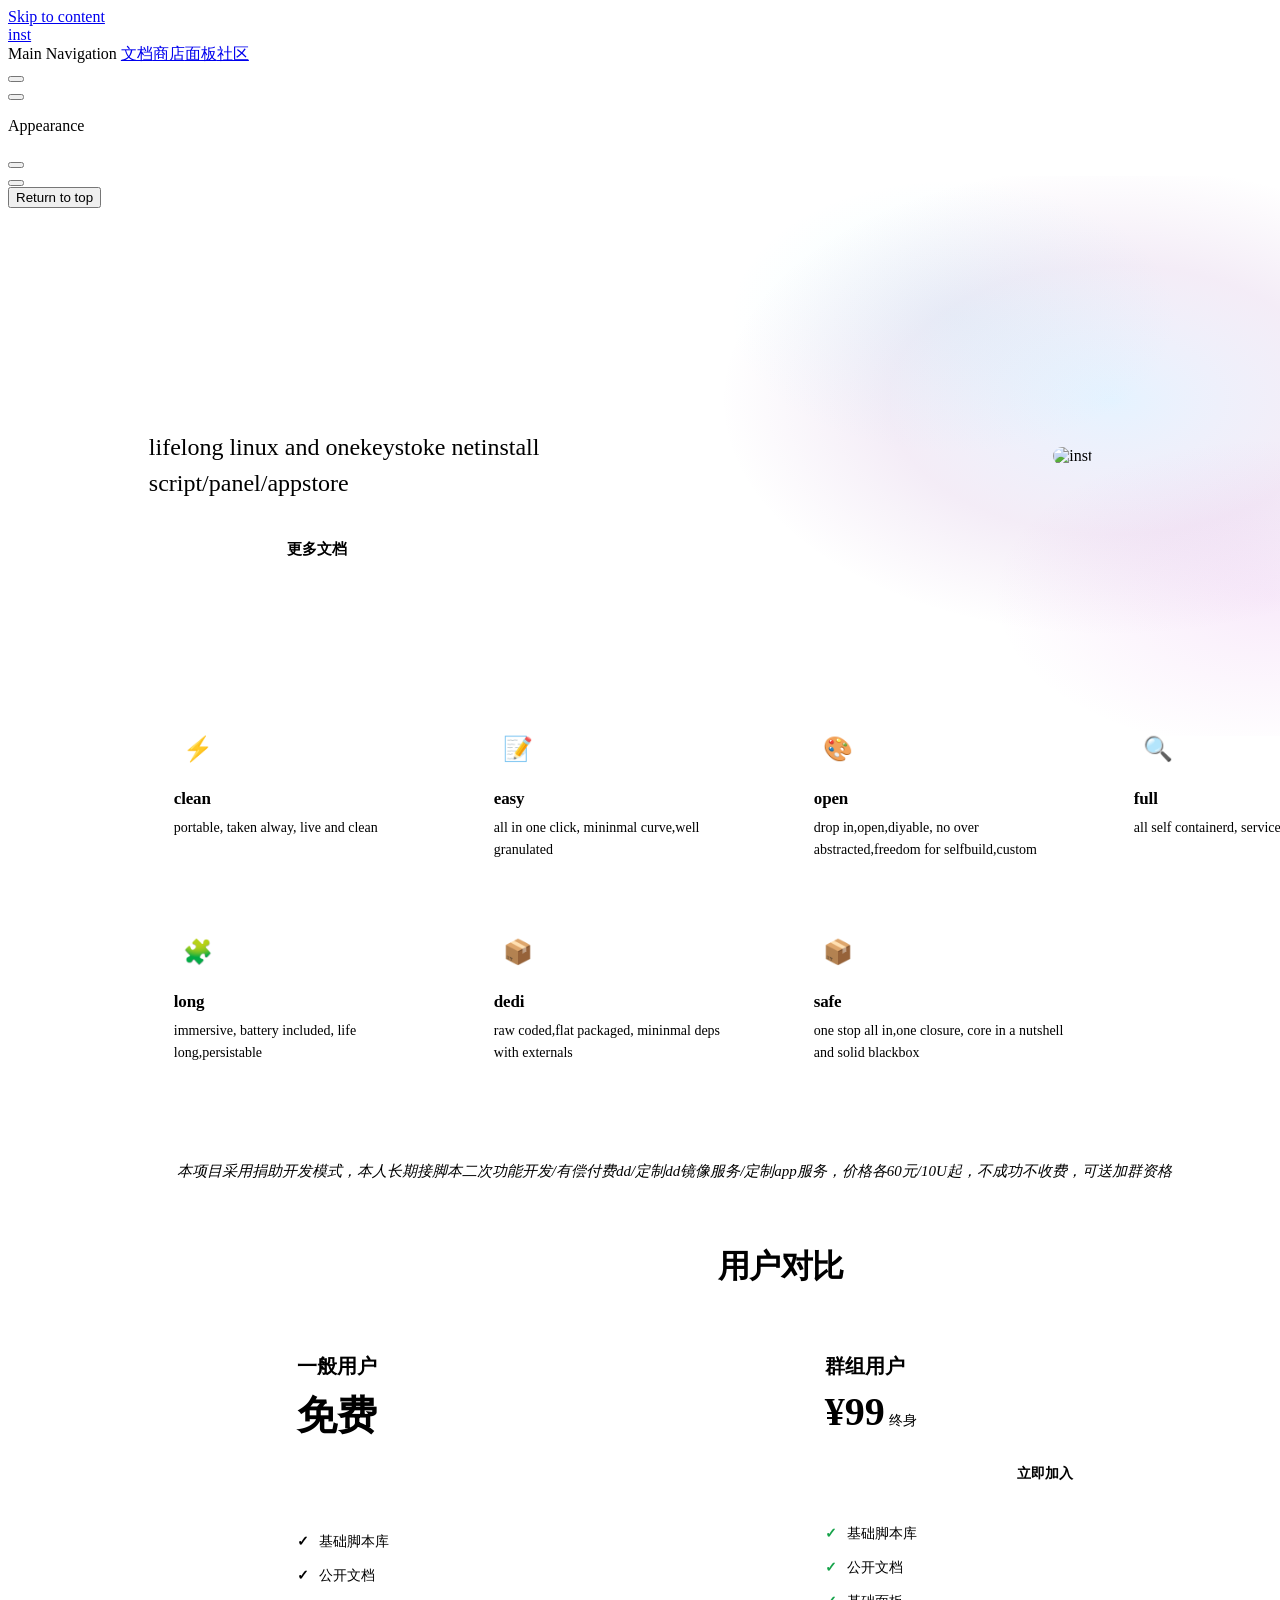
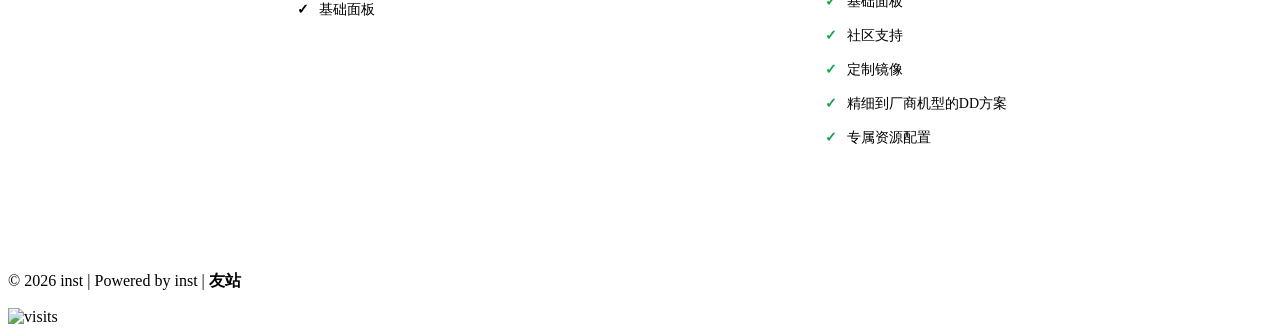
==== _build/www/frontend/index.html @ edcf206e "githubactions-updated" ====
<!DOCTYPE html>
<html lang="en-US" dir="ltr">
  <head>
    <meta charset="utf-8">
    <meta name="viewport" content="width=device-width,initial-scale=1">
    <title>inst</title>
    <meta name="description" content="lifelong linux and onekeystoke netinstall script/panel/appstore">
    <meta name="generator" content="VitePress v1.6.4">
    <link rel="preload stylesheet" href="/assets/style.BoECF5qO.css" as="style">
    <link rel="preload stylesheet" href="/vp-icons.css" as="style">
    
    <script type="module" src="/assets/app.DRt3H8e9.js"></script>
    <link rel="preload" href="/assets/inter-roman-latin.Di8DUHzh.woff2" as="font" type="font/woff2" crossorigin="">
    <link rel="modulepreload" href="/assets/chunks/theme.BugZ_3LE.js">
    <link rel="modulepreload" href="/assets/chunks/framework.CKQ_3mUx.js">
    <link rel="modulepreload" href="/assets/index.md.kVeJWKOW.lean.js">
    <script>setTimeout(function(){var t=document.querySelector(".VPFooter .copyright");if(t&&!t.querySelector("a")){var e=document.createElement("a");e.href="/friends",e.textContent="\u53CB\u7AD9",e.style.color="var(--vp-c-brand)",e.style.textDecoration="none",e.style.fontWeight="600",t.appendChild(document.createTextNode(" | ")),t.appendChild(e)}},300);</script>
    <script>setTimeout(function(){var t=document.createElement("img");t.src="https://h.minlearn.org/keyword2.svg?action=hit&count_bg=%233DC8C0&title_bg=%23555555&title=Visits&edge_flat=false",t.style.cssText="display:block;margin:8px auto",t.alt="visits",(document.querySelector(".VPFooter")||document.body).appendChild(t)},500);</script>
    <script src="https://www.minlearn.org/widget/supportly.js" data-channel-id="ch_04b307667f6c0225062b42347907191f" data-title="minlearn" async></script>
    <script id="check-dark-mode">(()=>{const e=localStorage.getItem("vitepress-theme-appearance")||"auto",a=window.matchMedia("(prefers-color-scheme: dark)").matches;(!e||e==="auto"?a:e==="dark")&&document.documentElement.classList.add("dark")})();</script>
    <script id="check-mac-os">document.documentElement.classList.toggle("mac",/Mac|iPhone|iPod|iPad/i.test(navigator.platform));</script>
  </head>
  <body>
    <div id="app"><div class="Layout" data-v-d8b57b2d><!--[--><!--]--><!--[--><span tabindex="-1" data-v-fcbfc0e0></span><a href="#VPContent" class="VPSkipLink visually-hidden" data-v-fcbfc0e0>Skip to content</a><!--]--><!----><header class="VPNav" data-v-d8b57b2d data-v-7ad780c2><div class="VPNavBar" data-v-7ad780c2 data-v-9fd4d1dd><div class="wrapper" data-v-9fd4d1dd><div class="container" data-v-9fd4d1dd><div class="title" data-v-9fd4d1dd><div class="VPNavBarTitle" data-v-9fd4d1dd data-v-9f43907a><a class="title" href="/" data-v-9f43907a><!--[--><!--]--><!----><span data-v-9f43907a>inst</span><!--[--><!--]--></a></div></div><div class="content" data-v-9fd4d1dd><div class="content-body" data-v-9fd4d1dd><!--[--><!--]--><div class="VPNavBarSearch search" data-v-9fd4d1dd><!----></div><nav aria-labelledby="main-nav-aria-label" class="VPNavBarMenu menu" data-v-9fd4d1dd data-v-afb2845e><span id="main-nav-aria-label" class="visually-hidden" data-v-afb2845e> Main Navigation </span><!--[--><!--[--><a class="VPLink link VPNavBarMenuLink" href="/docs/" tabindex="0" data-v-afb2845e data-v-815115f5><!--[--><span data-v-815115f5>文档</span><!--]--></a><!--]--><!--[--><a class="VPLink link VPNavBarMenuLink" href="/apps/" tabindex="0" data-v-afb2845e data-v-815115f5><!--[--><span data-v-815115f5>商店</span><!--]--></a><!--]--><!--[--><a class="VPLink link vp-external-link-icon VPNavBarMenuLink" href="https://www.inst.sh/panel" target="_self" rel="noreferrer" tabindex="0" data-v-afb2845e data-v-815115f5><!--[--><span data-v-815115f5>面板</span><!--]--></a><!--]--><!--[--><a class="VPLink link vp-external-link-icon VPNavBarMenuLink" href="https://www.minlearn.org" target="_blank" rel="noreferrer" tabindex="0" data-v-afb2845e data-v-815115f5><!--[--><span data-v-815115f5>社区</span><!--]--></a><!--]--><!--]--></nav><!----><div class="VPNavBarAppearance appearance" data-v-9fd4d1dd data-v-3f90c1a5><button class="VPSwitch VPSwitchAppearance" type="button" role="switch" title aria-checked="false" data-v-3f90c1a5 data-v-be9742d9 data-v-b4ccac88><span class="check" data-v-b4ccac88><span class="icon" data-v-b4ccac88><!--[--><span class="vpi-sun sun" data-v-be9742d9></span><span class="vpi-moon moon" data-v-be9742d9></span><!--]--></span></span></button></div><div class="VPSocialLinks VPNavBarSocialLinks social-links" data-v-9fd4d1dd data-v-ef6192dc data-v-e71e869c><!--[--><a class="VPSocialLink no-icon" href="https://github.com/minlearn/inst" aria-label="github" target="_blank" rel="noopener" data-v-e71e869c data-v-60a9a2d3><span class="vpi-social-github"></span></a><!--]--></div><div class="VPFlyout VPNavBarExtra extra" data-v-9fd4d1dd data-v-f953d92f data-v-bfe7971f><button type="button" class="button" aria-haspopup="true" aria-expanded="false" aria-label="extra navigation" data-v-bfe7971f><span class="vpi-more-horizontal icon" data-v-bfe7971f></span></button><div class="menu" data-v-bfe7971f><div class="VPMenu" data-v-bfe7971f data-v-20ed86d6><!----><!--[--><!--[--><!----><div class="group" data-v-f953d92f><div class="item appearance" data-v-f953d92f><p class="label" data-v-f953d92f>Appearance</p><div class="appearance-action" data-v-f953d92f><button class="VPSwitch VPSwitchAppearance" type="button" role="switch" title aria-checked="false" data-v-f953d92f data-v-be9742d9 data-v-b4ccac88><span class="check" data-v-b4ccac88><span class="icon" data-v-b4ccac88><!--[--><span class="vpi-sun sun" data-v-be9742d9></span><span class="vpi-moon moon" data-v-be9742d9></span><!--]--></span></span></button></div></div></div><div class="group" data-v-f953d92f><div class="item social-links" data-v-f953d92f><div class="VPSocialLinks social-links-list" data-v-f953d92f data-v-e71e869c><!--[--><a class="VPSocialLink no-icon" href="https://github.com/minlearn/inst" aria-label="github" target="_blank" rel="noopener" data-v-e71e869c data-v-60a9a2d3><span class="vpi-social-github"></span></a><!--]--></div></div></div><!--]--><!--]--></div></div></div><!--[--><!--]--><button type="button" class="VPNavBarHamburger hamburger" aria-label="mobile navigation" aria-expanded="false" aria-controls="VPNavScreen" data-v-9fd4d1dd data-v-6bee1efd><span class="container" data-v-6bee1efd><span class="top" data-v-6bee1efd></span><span class="middle" data-v-6bee1efd></span><span class="bottom" data-v-6bee1efd></span></span></button></div></div></div></div><div class="divider" data-v-9fd4d1dd><div class="divider-line" data-v-9fd4d1dd></div></div></div><!----></header><div class="VPLocalNav empty fixed" data-v-d8b57b2d data-v-2488c25a><div class="container" data-v-2488c25a><!----><div class="VPLocalNavOutlineDropdown" style="--vp-vh:0px;" data-v-2488c25a data-v-6b867909><button data-v-6b867909>Return to top</button><!----></div></div></div><!----><div class="VPContent" id="VPContent" data-v-d8b57b2d data-v-9a6c75ad><div class="VPPage" data-v-9a6c75ad><!--[--><!--]--><div style="position:relative;"><div><div style="width:100%;padding:20px clamp(24px, 11vw, 168px);" data-v-de36b079><section style="padding:48px 0 40px;" data-v-de36b079><div style="display:flex;align-items:center;gap:24px;" data-v-de36b079><div style="flex:0 0 auto;max-width:560px;min-width:0;" data-v-de36b079><h1 style="font-size:64px;font-weight:700;letter-spacing:-.04em;line-height:1.1;margin:0 0 16px;color:var(--sk-text);" data-v-de36b079><span style="background:linear-gradient(90deg, var(--vp-c-brand) 0%, var(--vp-c-brand-2, #8e44ad) 100%);-webkit-background-clip:text;background-clip:text;color:transparent;" data-v-de36b079>inst</span><!----></h1><p style="font-size:24px;font-weight:500;line-height:1.5;color:var(--sk-text-muted);margin:0 0 28px;" data-v-de36b079>lifelong linux and onekeystoke netinstall script/panel/appstore</p><div style="display:flex;flex-wrap:wrap;gap:12px;" data-v-de36b079><!--[--><a href="https://www.inst.sh/panel" target="_self" class="sk-hero-cta" style="display:inline-flex;align-items:center;justify-content:center;padding:11px 22px;border-radius:999px;font-size:15px;font-weight:600;text-decoration:none;cursor:pointer;transition:filter .2s ease,transform .2s ease;background:var(--vp-c-brand);color:#fff;border:1px solid var(--vp-c-brand);" data-v-de36b079>开始使用</a><a href="/docs/#/instintro-intro" target="_self" class="sk-hero-cta" style="display:inline-flex;align-items:center;justify-content:center;padding:11px 22px;border-radius:999px;font-size:15px;font-weight:600;text-decoration:none;cursor:pointer;transition:background .2s ease,color .2s ease,transform .2s ease;background:var(--sk-surface-2);color:var(--sk-text);border:1px solid var(--sk-border);" data-v-de36b079>更多文档</a><!--]--></div></div><div style="flex:1 1 0%;min-width:280px;display:flex;justify-content:center;overflow:visible;" data-v-de36b079><div style="position:relative;width:720px;height:360px;max-width:100%;display:flex;align-items:center;justify-content:center;" data-v-de36b079><div style="position:absolute;inset:-100px -60px;background:radial-gradient(ellipse 70% 60% at 55% 40%,
                  color-mix(in srgb, #41a8ff 14%, transparent) 0%,
                  color-mix(in srgb, #8e44ad 10%, transparent) 40%,
                  transparent 70%),
                radial-gradient(ellipse 50% 40% at 75% 75%,
                  color-mix(in srgb, #c855d8 12%, transparent) 0%,
                  transparent 70%),
                radial-gradient(ellipse 40% 35% at 35% 25%,
                  color-mix(in srgb, #67e8f9 10%, transparent) 0%,
                  transparent 70%);" data-v-de36b079></div><img src="https://raw.githubusercontent.com/minlearn/inst/master/_build/www/frontend/assets/instcf.png" alt="inst" style="position:relative;z-index:1;max-width:80%;max-height:110%;object-fit:contain;border-radius:10px;filter:drop-shadow(0 20px 40px color-mix(in srgb, var(--vp-c-brand) 25%, transparent))
                     drop-shadow(0 8px 16px color-mix(in srgb, var(--vp-c-brand-2, #8e44ad) 20%, transparent));" data-v-de36b079></div></div></div></section><section style="padding:24px 0 48px;" data-v-de36b079><div style="display:grid;grid-template-columns:repeat(4, 1fr);gap:16px;" data-v-de36b079><!--[--><a class="sk-feature-card" href="#" style="display:block;padding:24px;background:var(--sk-surface-2);border:1px solid transparent;border-radius:16px;text-decoration:none;color:inherit;transition:background 200ms ease, transform 200ms ease, border-color 200ms ease;cursor:pointer;" data-v-de36b079><div style="width:48px;height:48px;display:flex;align-items:center;justify-content:center;border-radius:8px;margin-bottom:16px;background:linear-gradient(135deg, color-mix(in srgb, var(--vp-c-brand) 10%, transparent) 0%, color-mix(in srgb, var(--vp-c-brand-2, #8e44ad) 10%, transparent) 100%);font-size:24px;line-height:1;" data-v-de36b079>⚡</div><div style="font-size:17px;font-weight:600;color:var(--sk-text);margin-bottom:8px;letter-spacing:-0.01em;" data-v-de36b079>clean</div><div style="font-size:14px;color:var(--sk-text-muted);line-height:1.6;font-weight:400;" data-v-de36b079>portable, taken alway, live and clean</div></a><a class="sk-feature-card" href="#" style="display:block;padding:24px;background:var(--sk-surface-2);border:1px solid transparent;border-radius:16px;text-decoration:none;color:inherit;transition:background 200ms ease, transform 200ms ease, border-color 200ms ease;cursor:pointer;" data-v-de36b079><div style="width:48px;height:48px;display:flex;align-items:center;justify-content:center;border-radius:8px;margin-bottom:16px;background:linear-gradient(135deg, color-mix(in srgb, var(--vp-c-brand) 10%, transparent) 0%, color-mix(in srgb, var(--vp-c-brand-2, #8e44ad) 10%, transparent) 100%);font-size:24px;line-height:1;" data-v-de36b079>📝</div><div style="font-size:17px;font-weight:600;color:var(--sk-text);margin-bottom:8px;letter-spacing:-0.01em;" data-v-de36b079>easy</div><div style="font-size:14px;color:var(--sk-text-muted);line-height:1.6;font-weight:400;" data-v-de36b079>all in one click, mininmal curve,well granulated</div></a><a class="sk-feature-card" href="#" style="display:block;padding:24px;background:var(--sk-surface-2);border:1px solid transparent;border-radius:16px;text-decoration:none;color:inherit;transition:background 200ms ease, transform 200ms ease, border-color 200ms ease;cursor:pointer;" data-v-de36b079><div style="width:48px;height:48px;display:flex;align-items:center;justify-content:center;border-radius:8px;margin-bottom:16px;background:linear-gradient(135deg, color-mix(in srgb, var(--vp-c-brand) 10%, transparent) 0%, color-mix(in srgb, var(--vp-c-brand-2, #8e44ad) 10%, transparent) 100%);font-size:24px;line-height:1;" data-v-de36b079>🎨</div><div style="font-size:17px;font-weight:600;color:var(--sk-text);margin-bottom:8px;letter-spacing:-0.01em;" data-v-de36b079>open</div><div style="font-size:14px;color:var(--sk-text-muted);line-height:1.6;font-weight:400;" data-v-de36b079>drop in,open,diyable, no over abstracted,freedom for selfbuild,custom</div></a><a class="sk-feature-card" href="#" style="display:block;padding:24px;background:var(--sk-surface-2);border:1px solid transparent;border-radius:16px;text-decoration:none;color:inherit;transition:background 200ms ease, transform 200ms ease, border-color 200ms ease;cursor:pointer;" data-v-de36b079><div style="width:48px;height:48px;display:flex;align-items:center;justify-content:center;border-radius:8px;margin-bottom:16px;background:linear-gradient(135deg, color-mix(in srgb, var(--vp-c-brand) 10%, transparent) 0%, color-mix(in srgb, var(--vp-c-brand-2, #8e44ad) 10%, transparent) 100%);font-size:24px;line-height:1;" data-v-de36b079>🔍</div><div style="font-size:17px;font-weight:600;color:var(--sk-text);margin-bottom:8px;letter-spacing:-0.01em;" data-v-de36b079>full</div><div style="font-size:14px;color:var(--sk-text-muted);line-height:1.6;font-weight:400;" data-v-de36b079>all self containerd, services almost builtin</div></a><a class="sk-feature-card" href="#" style="display:block;padding:24px;background:var(--sk-surface-2);border:1px solid transparent;border-radius:16px;text-decoration:none;color:inherit;transition:background 200ms ease, transform 200ms ease, border-color 200ms ease;cursor:pointer;" data-v-de36b079><div style="width:48px;height:48px;display:flex;align-items:center;justify-content:center;border-radius:8px;margin-bottom:16px;background:linear-gradient(135deg, color-mix(in srgb, var(--vp-c-brand) 10%, transparent) 0%, color-mix(in srgb, var(--vp-c-brand-2, #8e44ad) 10%, transparent) 100%);font-size:24px;line-height:1;" data-v-de36b079>🧩</div><div style="font-size:17px;font-weight:600;color:var(--sk-text);margin-bottom:8px;letter-spacing:-0.01em;" data-v-de36b079>long</div><div style="font-size:14px;color:var(--sk-text-muted);line-height:1.6;font-weight:400;" data-v-de36b079>immersive, battery included, life long,persistable</div></a><a class="sk-feature-card" href="#" style="display:block;padding:24px;background:var(--sk-surface-2);border:1px solid transparent;border-radius:16px;text-decoration:none;color:inherit;transition:background 200ms ease, transform 200ms ease, border-color 200ms ease;cursor:pointer;" data-v-de36b079><div style="width:48px;height:48px;display:flex;align-items:center;justify-content:center;border-radius:8px;margin-bottom:16px;background:linear-gradient(135deg, color-mix(in srgb, var(--vp-c-brand) 10%, transparent) 0%, color-mix(in srgb, var(--vp-c-brand-2, #8e44ad) 10%, transparent) 100%);font-size:24px;line-height:1;" data-v-de36b079>📦</div><div style="font-size:17px;font-weight:600;color:var(--sk-text);margin-bottom:8px;letter-spacing:-0.01em;" data-v-de36b079>dedi</div><div style="font-size:14px;color:var(--sk-text-muted);line-height:1.6;font-weight:400;" data-v-de36b079>raw coded,flat packaged, mininmal deps with externals</div></a><a class="sk-feature-card" href="#" style="display:block;padding:24px;background:var(--sk-surface-2);border:1px solid transparent;border-radius:16px;text-decoration:none;color:inherit;transition:background 200ms ease, transform 200ms ease, border-color 200ms ease;cursor:pointer;" data-v-de36b079><div style="width:48px;height:48px;display:flex;align-items:center;justify-content:center;border-radius:8px;margin-bottom:16px;background:linear-gradient(135deg, color-mix(in srgb, var(--vp-c-brand) 10%, transparent) 0%, color-mix(in srgb, var(--vp-c-brand-2, #8e44ad) 10%, transparent) 100%);font-size:24px;line-height:1;" data-v-de36b079>📦</div><div style="font-size:17px;font-weight:600;color:var(--sk-text);margin-bottom:8px;letter-spacing:-0.01em;" data-v-de36b079>safe</div><div style="font-size:14px;color:var(--sk-text-muted);line-height:1.6;font-weight:400;" data-v-de36b079>one stop all in,one closure, core in a nutshell and solid blackbox</div></a><!--]--></div></section><blockquote style="margin:0 0 40px;padding:20px 28px;border-left:4px solid var(--vp-c-brand);background:var(--sk-surface-2);border-radius:0 8px 8px 0;font-size:15px;line-height:1.8;color:var(--sk-text-muted);font-style:italic;" data-v-de36b079>本项目采用捐助开发模式，本人长期接脚本二次功能开发/有偿付费dd/定制dd镜像服务/定制app服务，价格各60元/10U起，不成功不收费，可送加群资格</blockquote><section style="padding:0 0 48px;" data-v-de36b079><h2 style="text-align:center;font-size:32px;font-weight:700;letter-spacing:-.02em;color:var(--sk-text);margin:0 0 32px;" data-v-de36b079>用户对比</h2><div style="display:flex;gap:24px;justify-content:center;flex-wrap:wrap;" data-v-de36b079><div style="flex:1;min-width:280px;max-width:440px;border:2px solid var(--vp-c-brand);border-radius:16px;padding:32px;background:var(--sk-surface-2);display:flex;flex-direction:column;position:relative;" data-v-de36b079><span style="position:absolute;top:-12px;left:50%;transform:translateX(-50%);background:var(--vp-c-brand);color:#fff;padding:4px 16px;border-radius:999px;font-size:12px;font-weight:600;" data-v-de36b079>推荐</span><div style="font-size:20px;font-weight:600;color:var(--sk-text);margin-bottom:8px;" data-v-de36b079>一般用户</div><div style="margin-bottom:20px;" data-v-de36b079><span style="font-size:40px;font-weight:700;color:var(--sk-text);" data-v-de36b079>免费</span><!----></div><a href="https://p.inst.sh" style="display:block;text-align:center;padding:10px 20px;border-radius:8px;font-size:14px;font-weight:600;text-decoration:none;margin-bottom:24px;background:var(--vp-c-brand);color:#fff;transition:filter .2s;" data-v-de36b079>开始使用</a><div style="flex:1;" data-v-de36b079><!--[--><div style="display:flex;align-items:center;gap:10px;padding:8px 0;font-size:14px;color:var(--sk-text);border-bottom:1px solid var(--sk-border);" data-v-de36b079><span style="color:var(--vp-c-brand);font-weight:700;" data-v-de36b079>✓</span><span data-v-de36b079>基础脚本库</span></div><div style="display:flex;align-items:center;gap:10px;padding:8px 0;font-size:14px;color:var(--sk-text);border-bottom:1px solid var(--sk-border);" data-v-de36b079><span style="color:var(--vp-c-brand);font-weight:700;" data-v-de36b079>✓</span><span data-v-de36b079>公开文档</span></div><div style="display:flex;align-items:center;gap:10px;padding:8px 0;font-size:14px;color:var(--sk-text);border-bottom:1px solid var(--sk-border);" data-v-de36b079><span style="color:var(--vp-c-brand);font-weight:700;" data-v-de36b079>✓</span><span data-v-de36b079>基础面板</span></div><!--]--></div></div><div style="flex:1;min-width:280px;max-width:440px;border:1px solid var(--sk-border);border-radius:16px;padding:32px;background:var(--sk-surface-2);display:flex;flex-direction:column;" data-v-de36b079><div style="font-size:20px;font-weight:600;color:var(--sk-text);margin-bottom:8px;" data-v-de36b079>群组用户</div><div style="margin-bottom:20px;" data-v-de36b079><span style="font-size:40px;font-weight:700;color:var(--sk-text);" data-v-de36b079>¥99</span><span style="font-size:14px;color:var(--sk-text-muted);margin-left:4px;" data-v-de36b079>终身</span></div><a href="javascript:void(0)" style="display:block;text-align:center;padding:10px 20px;border-radius:8px;font-size:14px;font-weight:600;text-decoration:none;margin-bottom:24px;border:1px solid var(--sk-border);color:var(--sk-text);background:var(--sk-page-bg);transition:background .2s;" data-v-de36b079>立即加入</a><div style="flex:1;" data-v-de36b079><!--[--><div style="display:flex;align-items:center;gap:10px;padding:8px 0;font-size:14px;color:var(--sk-text);border-bottom:1px solid var(--sk-border);" data-v-de36b079><span style="color:#16a34a;font-weight:700;" data-v-de36b079>✓</span><span data-v-de36b079>基础脚本库</span></div><div style="display:flex;align-items:center;gap:10px;padding:8px 0;font-size:14px;color:var(--sk-text);border-bottom:1px solid var(--sk-border);" data-v-de36b079><span style="color:#16a34a;font-weight:700;" data-v-de36b079>✓</span><span data-v-de36b079>公开文档</span></div><div style="display:flex;align-items:center;gap:10px;padding:8px 0;font-size:14px;color:var(--sk-text);border-bottom:1px solid var(--sk-border);" data-v-de36b079><span style="color:#16a34a;font-weight:700;" data-v-de36b079>✓</span><span data-v-de36b079>基础面板</span></div><div style="display:flex;align-items:center;gap:10px;padding:8px 0;font-size:14px;color:var(--sk-text);border-bottom:1px solid var(--sk-border);" data-v-de36b079><span style="color:#16a34a;font-weight:700;" data-v-de36b079>✓</span><span data-v-de36b079>社区支持</span></div><div style="display:flex;align-items:center;gap:10px;padding:8px 0;font-size:14px;color:var(--sk-text);border-bottom:1px solid var(--sk-border);" data-v-de36b079><span style="color:#16a34a;font-weight:700;" data-v-de36b079>✓</span><span data-v-de36b079>定制镜像</span></div><div style="display:flex;align-items:center;gap:10px;padding:8px 0;font-size:14px;color:var(--sk-text);border-bottom:1px solid var(--sk-border);" data-v-de36b079><span style="color:#16a34a;font-weight:700;" data-v-de36b079>✓</span><span data-v-de36b079>精细到厂商机型的DD方案</span></div><div style="display:flex;align-items:center;gap:10px;padding:8px 0;font-size:14px;color:var(--sk-text);border-bottom:1px solid var(--sk-border);" data-v-de36b079><span style="color:#16a34a;font-weight:700;" data-v-de36b079>✓</span><span data-v-de36b079>专属资源配置</span></div><!--]--></div></div></div></section></div></div></div><!--[--><!--]--></div></div><footer class="VPFooter" data-v-d8b57b2d data-v-566314d4><div class="container" data-v-566314d4><!----><p class="copyright" data-v-566314d4>© 2026 inst | Powered by inst</p></div></footer><!--[--><!--]--></div></div>
    <script>window.__VP_HASH_MAP__=JSON.parse("{\"apps.md\":\"BvkBw6bu\",\"docs.md\":\"Csk82R2W\",\"friends.md\":\"C-J7u7Zi\",\"index.md\":\"kVeJWKOW\"}");window.__VP_SITE_DATA__=JSON.parse("{\"lang\":\"en-US\",\"dir\":\"ltr\",\"title\":\"inst\",\"description\":\"lifelong linux and onekeystoke netinstall script/panel/appstore\",\"base\":\"/\",\"head\":[],\"router\":{\"prefetchLinks\":true},\"appearance\":true,\"themeConfig\":{\"sidebar\":false,\"outline\":false,\"prev\":false,\"next\":false,\"backToTop\":true,\"nav\":[{\"text\":\"文档\",\"link\":\"/docs/\"},{\"text\":\"商店\",\"link\":\"/apps/\"},{\"text\":\"面板\",\"link\":\"https://www.inst.sh/panel\",\"target\":\"_self\"},{\"text\":\"社区\",\"link\":\"https://www.minlearn.org\"}],\"socialLinks\":[{\"icon\":\"github\",\"link\":\"https://github.com/minlearn/inst\"}],\"footer\":{\"copyright\":\"© 2026 inst | Powered by inst\"}},\"locales\":{},\"scrollOffset\":134,\"cleanUrls\":false}");</script>
    
  </body>
</html>
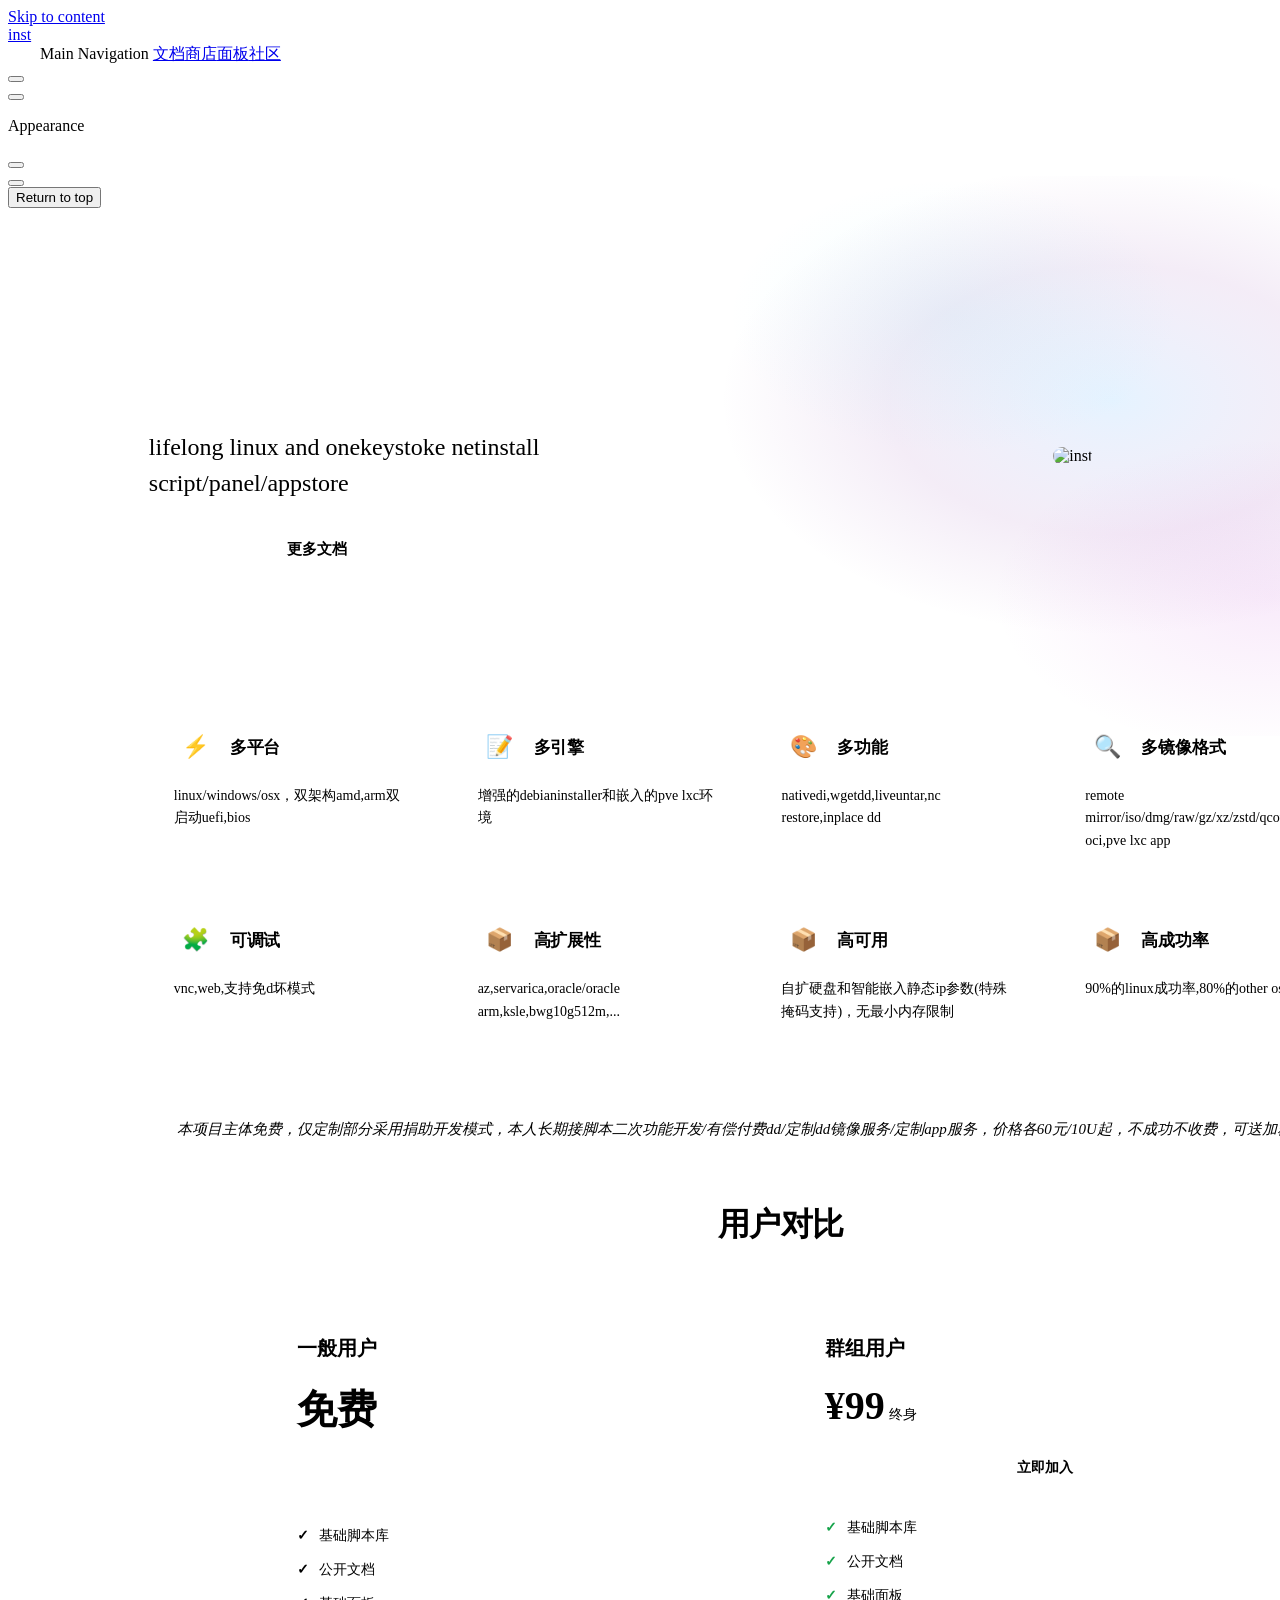
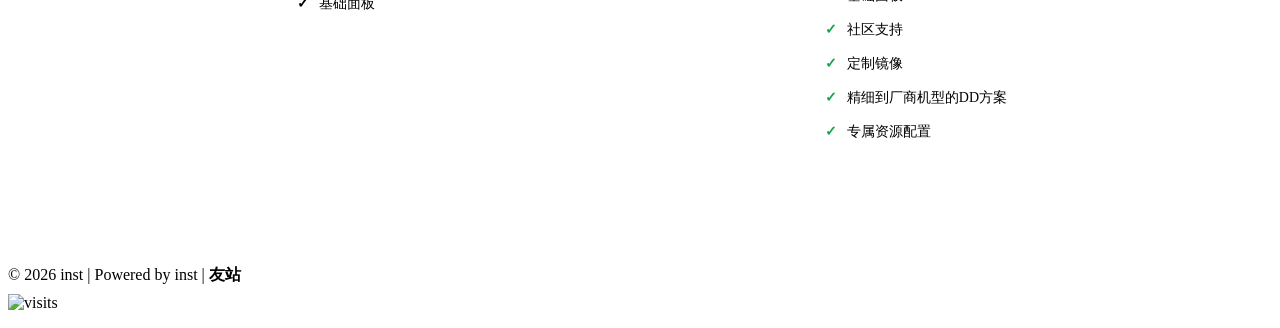
==== commit 7c33c29c: "githubactions-updated" ====
--- a/_build/www/frontend/index.html
+++ b/_build/www/frontend/index.html
@@ -6,22 +6,21 @@
     <title>inst</title>
     <meta name="description" content="lifelong linux and onekeystoke netinstall script/panel/appstore">
     <meta name="generator" content="VitePress v1.6.4">
-    <link rel="preload stylesheet" href="/assets/style.BoECF5qO.css" as="style">
+    <link rel="preload stylesheet" href="/assets/style.D3Ntd-Zp.css" as="style">
     <link rel="preload stylesheet" href="/vp-icons.css" as="style">
     
-    <script type="module" src="/assets/app.DRt3H8e9.js"></script>
+    <script type="module" src="/assets/app.Bn_MalBE.js"></script>
     <link rel="preload" href="/assets/inter-roman-latin.Di8DUHzh.woff2" as="font" type="font/woff2" crossorigin="">
-    <link rel="modulepreload" href="/assets/chunks/theme.BugZ_3LE.js">
-    <link rel="modulepreload" href="/assets/chunks/framework.CKQ_3mUx.js">
-    <link rel="modulepreload" href="/assets/index.md.kVeJWKOW.lean.js">
-    <script>setTimeout(function(){var t=document.querySelector(".VPFooter .copyright");if(t&&!t.querySelector("a")){var e=document.createElement("a");e.href="/friends",e.textContent="\u53CB\u7AD9",e.style.color="var(--vp-c-brand)",e.style.textDecoration="none",e.style.fontWeight="600",t.appendChild(document.createTextNode(" | ")),t.appendChild(e)}},300);</script>
-    <script>setTimeout(function(){var t=document.createElement("img");t.src="https://h.minlearn.org/keyword2.svg?action=hit&count_bg=%233DC8C0&title_bg=%23555555&title=Visits&edge_flat=false",t.style.cssText="display:block;margin:8px auto",t.alt="visits",(document.querySelector(".VPFooter")||document.body).appendChild(t)},500);</script>
+    <link rel="modulepreload" href="/assets/chunks/theme.CjwUgM00.js">
+    <link rel="modulepreload" href="/assets/chunks/framework.B1q8Oer0.js">
+    <link rel="modulepreload" href="/assets/index.md.4N0C-gJ-.lean.js">
     <script src="https://www.minlearn.org/widget/supportly.js" data-channel-id="ch_04b307667f6c0225062b42347907191f" data-title="minlearn" async></script>
     <script id="check-dark-mode">(()=>{const e=localStorage.getItem("vitepress-theme-appearance")||"auto",a=window.matchMedia("(prefers-color-scheme: dark)").matches;(!e||e==="auto"?a:e==="dark")&&document.documentElement.classList.add("dark")})();</script>
     <script id="check-mac-os">document.documentElement.classList.toggle("mac",/Mac|iPhone|iPod|iPad/i.test(navigator.platform));</script>
+    <style id="inst-nav-left-css">@media (min-width: 48rem){.VPNavBar .VPNavBarSearch{display:none!important}.VPNavBar .content-body{justify-content:flex-start!important}.VPNavBar .content-body>.menu{align-items:center!important;flex-grow:1!important;justify-content:flex-start!important}.VPNavBar .menu + .appearance::before{content:none!important}.VPNavBar .content-body>.menu::before{content:"";flex-shrink:0;width:1px;height:24px;margin-left:16px;margin-right:16px;background-color:var(--vp-c-divider)}}</style>
   </head>
   <body>
-    <div id="app"><div class="Layout" data-v-d8b57b2d><!--[--><!--]--><!--[--><span tabindex="-1" data-v-fcbfc0e0></span><a href="#VPContent" class="VPSkipLink visually-hidden" data-v-fcbfc0e0>Skip to content</a><!--]--><!----><header class="VPNav" data-v-d8b57b2d data-v-7ad780c2><div class="VPNavBar" data-v-7ad780c2 data-v-9fd4d1dd><div class="wrapper" data-v-9fd4d1dd><div class="container" data-v-9fd4d1dd><div class="title" data-v-9fd4d1dd><div class="VPNavBarTitle" data-v-9fd4d1dd data-v-9f43907a><a class="title" href="/" data-v-9f43907a><!--[--><!--]--><!----><span data-v-9f43907a>inst</span><!--[--><!--]--></a></div></div><div class="content" data-v-9fd4d1dd><div class="content-body" data-v-9fd4d1dd><!--[--><!--]--><div class="VPNavBarSearch search" data-v-9fd4d1dd><!----></div><nav aria-labelledby="main-nav-aria-label" class="VPNavBarMenu menu" data-v-9fd4d1dd data-v-afb2845e><span id="main-nav-aria-label" class="visually-hidden" data-v-afb2845e> Main Navigation </span><!--[--><!--[--><a class="VPLink link VPNavBarMenuLink" href="/docs/" tabindex="0" data-v-afb2845e data-v-815115f5><!--[--><span data-v-815115f5>文档</span><!--]--></a><!--]--><!--[--><a class="VPLink link VPNavBarMenuLink" href="/apps/" tabindex="0" data-v-afb2845e data-v-815115f5><!--[--><span data-v-815115f5>商店</span><!--]--></a><!--]--><!--[--><a class="VPLink link vp-external-link-icon VPNavBarMenuLink" href="https://www.inst.sh/panel" target="_self" rel="noreferrer" tabindex="0" data-v-afb2845e data-v-815115f5><!--[--><span data-v-815115f5>面板</span><!--]--></a><!--]--><!--[--><a class="VPLink link vp-external-link-icon VPNavBarMenuLink" href="https://www.minlearn.org" target="_blank" rel="noreferrer" tabindex="0" data-v-afb2845e data-v-815115f5><!--[--><span data-v-815115f5>社区</span><!--]--></a><!--]--><!--]--></nav><!----><div class="VPNavBarAppearance appearance" data-v-9fd4d1dd data-v-3f90c1a5><button class="VPSwitch VPSwitchAppearance" type="button" role="switch" title aria-checked="false" data-v-3f90c1a5 data-v-be9742d9 data-v-b4ccac88><span class="check" data-v-b4ccac88><span class="icon" data-v-b4ccac88><!--[--><span class="vpi-sun sun" data-v-be9742d9></span><span class="vpi-moon moon" data-v-be9742d9></span><!--]--></span></span></button></div><div class="VPSocialLinks VPNavBarSocialLinks social-links" data-v-9fd4d1dd data-v-ef6192dc data-v-e71e869c><!--[--><a class="VPSocialLink no-icon" href="https://github.com/minlearn/inst" aria-label="github" target="_blank" rel="noopener" data-v-e71e869c data-v-60a9a2d3><span class="vpi-social-github"></span></a><!--]--></div><div class="VPFlyout VPNavBarExtra extra" data-v-9fd4d1dd data-v-f953d92f data-v-bfe7971f><button type="button" class="button" aria-haspopup="true" aria-expanded="false" aria-label="extra navigation" data-v-bfe7971f><span class="vpi-more-horizontal icon" data-v-bfe7971f></span></button><div class="menu" data-v-bfe7971f><div class="VPMenu" data-v-bfe7971f data-v-20ed86d6><!----><!--[--><!--[--><!----><div class="group" data-v-f953d92f><div class="item appearance" data-v-f953d92f><p class="label" data-v-f953d92f>Appearance</p><div class="appearance-action" data-v-f953d92f><button class="VPSwitch VPSwitchAppearance" type="button" role="switch" title aria-checked="false" data-v-f953d92f data-v-be9742d9 data-v-b4ccac88><span class="check" data-v-b4ccac88><span class="icon" data-v-b4ccac88><!--[--><span class="vpi-sun sun" data-v-be9742d9></span><span class="vpi-moon moon" data-v-be9742d9></span><!--]--></span></span></button></div></div></div><div class="group" data-v-f953d92f><div class="item social-links" data-v-f953d92f><div class="VPSocialLinks social-links-list" data-v-f953d92f data-v-e71e869c><!--[--><a class="VPSocialLink no-icon" href="https://github.com/minlearn/inst" aria-label="github" target="_blank" rel="noopener" data-v-e71e869c data-v-60a9a2d3><span class="vpi-social-github"></span></a><!--]--></div></div></div><!--]--><!--]--></div></div></div><!--[--><!--]--><button type="button" class="VPNavBarHamburger hamburger" aria-label="mobile navigation" aria-expanded="false" aria-controls="VPNavScreen" data-v-9fd4d1dd data-v-6bee1efd><span class="container" data-v-6bee1efd><span class="top" data-v-6bee1efd></span><span class="middle" data-v-6bee1efd></span><span class="bottom" data-v-6bee1efd></span></span></button></div></div></div></div><div class="divider" data-v-9fd4d1dd><div class="divider-line" data-v-9fd4d1dd></div></div></div><!----></header><div class="VPLocalNav empty fixed" data-v-d8b57b2d data-v-2488c25a><div class="container" data-v-2488c25a><!----><div class="VPLocalNavOutlineDropdown" style="--vp-vh:0px;" data-v-2488c25a data-v-6b867909><button data-v-6b867909>Return to top</button><!----></div></div></div><!----><div class="VPContent" id="VPContent" data-v-d8b57b2d data-v-9a6c75ad><div class="VPPage" data-v-9a6c75ad><!--[--><!--]--><div style="position:relative;"><div><div style="width:100%;padding:20px clamp(24px, 11vw, 168px);" data-v-de36b079><section style="padding:48px 0 40px;" data-v-de36b079><div style="display:flex;align-items:center;gap:24px;" data-v-de36b079><div style="flex:0 0 auto;max-width:560px;min-width:0;" data-v-de36b079><h1 style="font-size:64px;font-weight:700;letter-spacing:-.04em;line-height:1.1;margin:0 0 16px;color:var(--sk-text);" data-v-de36b079><span style="background:linear-gradient(90deg, var(--vp-c-brand) 0%, var(--vp-c-brand-2, #8e44ad) 100%);-webkit-background-clip:text;background-clip:text;color:transparent;" data-v-de36b079>inst</span><!----></h1><p style="font-size:24px;font-weight:500;line-height:1.5;color:var(--sk-text-muted);margin:0 0 28px;" data-v-de36b079>lifelong linux and onekeystoke netinstall script/panel/appstore</p><div style="display:flex;flex-wrap:wrap;gap:12px;" data-v-de36b079><!--[--><a href="https://www.inst.sh/panel" target="_self" class="sk-hero-cta" style="display:inline-flex;align-items:center;justify-content:center;padding:11px 22px;border-radius:999px;font-size:15px;font-weight:600;text-decoration:none;cursor:pointer;transition:filter .2s ease,transform .2s ease;background:var(--vp-c-brand);color:#fff;border:1px solid var(--vp-c-brand);" data-v-de36b079>开始使用</a><a href="/docs/#/instintro-intro" target="_self" class="sk-hero-cta" style="display:inline-flex;align-items:center;justify-content:center;padding:11px 22px;border-radius:999px;font-size:15px;font-weight:600;text-decoration:none;cursor:pointer;transition:background .2s ease,color .2s ease,transform .2s ease;background:var(--sk-surface-2);color:var(--sk-text);border:1px solid var(--sk-border);" data-v-de36b079>更多文档</a><!--]--></div></div><div style="flex:1 1 0%;min-width:280px;display:flex;justify-content:center;overflow:visible;" data-v-de36b079><div style="position:relative;width:720px;height:360px;max-width:100%;display:flex;align-items:center;justify-content:center;" data-v-de36b079><div style="position:absolute;inset:-100px -60px;background:radial-gradient(ellipse 70% 60% at 55% 40%,
+    <div id="app"><div class="Layout" data-v-d8b57b2d><!--[--><!--]--><!--[--><span tabindex="-1" data-v-fcbfc0e0></span><a href="#VPContent" class="VPSkipLink visually-hidden" data-v-fcbfc0e0>Skip to content</a><!--]--><!----><header class="VPNav" data-v-d8b57b2d data-v-7ad780c2><div class="VPNavBar" data-v-7ad780c2 data-v-9fd4d1dd><div class="wrapper" data-v-9fd4d1dd><div class="container" data-v-9fd4d1dd><div class="title" data-v-9fd4d1dd><div class="VPNavBarTitle" data-v-9fd4d1dd data-v-9f43907a><a class="title" href="/" data-v-9f43907a><!--[--><!--]--><!----><span data-v-9f43907a>inst</span><!--[--><!--]--></a></div></div><div class="content" data-v-9fd4d1dd><div class="content-body" data-v-9fd4d1dd><!--[--><!--]--><div class="VPNavBarSearch search" data-v-9fd4d1dd><!----></div><nav aria-labelledby="main-nav-aria-label" class="VPNavBarMenu menu" data-v-9fd4d1dd data-v-afb2845e><span id="main-nav-aria-label" class="visually-hidden" data-v-afb2845e> Main Navigation </span><!--[--><!--[--><a class="VPLink link VPNavBarMenuLink" href="/docs/" tabindex="0" data-v-afb2845e data-v-815115f5><!--[--><span data-v-815115f5>文档</span><!--]--></a><!--]--><!--[--><a class="VPLink link VPNavBarMenuLink" href="/apps/" tabindex="0" data-v-afb2845e data-v-815115f5><!--[--><span data-v-815115f5>商店</span><!--]--></a><!--]--><!--[--><a class="VPLink link vp-external-link-icon no-icon VPNavBarMenuLink" href="https://www.inst.sh/panel" target="_self" rel="noreferrer" tabindex="0" data-v-afb2845e data-v-815115f5><!--[--><span data-v-815115f5>面板</span><!--]--></a><!--]--><!--[--><a class="VPLink link vp-external-link-icon VPNavBarMenuLink" href="https://www.minlearn.org" target="_blank" rel="noreferrer" tabindex="0" data-v-afb2845e data-v-815115f5><!--[--><span data-v-815115f5>社区</span><!--]--></a><!--]--><!--]--></nav><!----><div class="VPNavBarAppearance appearance" data-v-9fd4d1dd data-v-3f90c1a5><button class="VPSwitch VPSwitchAppearance" type="button" role="switch" title aria-checked="false" data-v-3f90c1a5 data-v-be9742d9 data-v-b4ccac88><span class="check" data-v-b4ccac88><span class="icon" data-v-b4ccac88><!--[--><span class="vpi-sun sun" data-v-be9742d9></span><span class="vpi-moon moon" data-v-be9742d9></span><!--]--></span></span></button></div><div class="VPSocialLinks VPNavBarSocialLinks social-links" data-v-9fd4d1dd data-v-ef6192dc data-v-e71e869c><!--[--><a class="VPSocialLink no-icon" href="https://github.com/minlearn/inst" aria-label="github" target="_blank" rel="noopener" data-v-e71e869c data-v-60a9a2d3><span class="vpi-social-github"></span></a><!--]--></div><div class="VPFlyout VPNavBarExtra extra" data-v-9fd4d1dd data-v-f953d92f data-v-bfe7971f><button type="button" class="button" aria-haspopup="true" aria-expanded="false" aria-label="extra navigation" data-v-bfe7971f><span class="vpi-more-horizontal icon" data-v-bfe7971f></span></button><div class="menu" data-v-bfe7971f><div class="VPMenu" data-v-bfe7971f data-v-20ed86d6><!----><!--[--><!--[--><!----><div class="group" data-v-f953d92f><div class="item appearance" data-v-f953d92f><p class="label" data-v-f953d92f>Appearance</p><div class="appearance-action" data-v-f953d92f><button class="VPSwitch VPSwitchAppearance" type="button" role="switch" title aria-checked="false" data-v-f953d92f data-v-be9742d9 data-v-b4ccac88><span class="check" data-v-b4ccac88><span class="icon" data-v-b4ccac88><!--[--><span class="vpi-sun sun" data-v-be9742d9></span><span class="vpi-moon moon" data-v-be9742d9></span><!--]--></span></span></button></div></div></div><div class="group" data-v-f953d92f><div class="item social-links" data-v-f953d92f><div class="VPSocialLinks social-links-list" data-v-f953d92f data-v-e71e869c><!--[--><a class="VPSocialLink no-icon" href="https://github.com/minlearn/inst" aria-label="github" target="_blank" rel="noopener" data-v-e71e869c data-v-60a9a2d3><span class="vpi-social-github"></span></a><!--]--></div></div></div><!--]--><!--]--></div></div></div><!--[--><!--]--><button type="button" class="VPNavBarHamburger hamburger" aria-label="mobile navigation" aria-expanded="false" aria-controls="VPNavScreen" data-v-9fd4d1dd data-v-6bee1efd><span class="container" data-v-6bee1efd><span class="top" data-v-6bee1efd></span><span class="middle" data-v-6bee1efd></span><span class="bottom" data-v-6bee1efd></span></span></button></div></div></div></div><div class="divider" data-v-9fd4d1dd><div class="divider-line" data-v-9fd4d1dd></div></div></div><!----></header><div class="VPLocalNav empty fixed" data-v-d8b57b2d data-v-2488c25a><div class="container" data-v-2488c25a><!----><div class="VPLocalNavOutlineDropdown" style="--vp-vh:0px;" data-v-2488c25a data-v-6b867909><button data-v-6b867909>Return to top</button><!----></div></div></div><!----><div class="VPContent" id="VPContent" data-v-d8b57b2d data-v-9a6c75ad><div class="VPPage" data-v-9a6c75ad><!--[--><!--]--><div style="position:relative;"><div><div style="width:100%;padding:20px clamp(24px, 11vw, 168px);" data-v-d7b208c0><section style="padding:48px 0 40px;" data-v-d7b208c0><div style="display:flex;align-items:center;gap:24px;" data-v-d7b208c0><div style="flex:0 0 auto;max-width:560px;min-width:0;" data-v-d7b208c0><h1 style="font-size:64px;font-weight:700;letter-spacing:-.04em;line-height:1.1;margin:0 0 16px;color:var(--sk-text);" data-v-d7b208c0><span style="background:linear-gradient(90deg, var(--vp-c-brand) 0%, var(--vp-c-brand-2, #8e44ad) 100%);-webkit-background-clip:text;background-clip:text;color:transparent;" data-v-d7b208c0>inst</span><!----></h1><p style="font-size:24px;font-weight:500;line-height:1.5;color:var(--sk-text-muted);margin:0 0 28px;" data-v-d7b208c0>lifelong linux and onekeystoke netinstall script/panel/appstore</p><div style="display:flex;flex-wrap:wrap;gap:12px;" data-v-d7b208c0><!--[--><a href="https://www.inst.sh/panel" target="_self" class="sk-hero-cta" style="display:inline-flex;align-items:center;justify-content:center;padding:11px 22px;border-radius:999px;font-size:15px;font-weight:600;text-decoration:none;cursor:pointer;transition:filter .2s ease,transform .2s ease;background:var(--vp-c-brand);color:#fff;border:1px solid var(--vp-c-brand);" data-v-d7b208c0>开始使用</a><a href="/docs/#/instintro-intro" target="_self" class="sk-hero-cta" style="display:inline-flex;align-items:center;justify-content:center;padding:11px 22px;border-radius:999px;font-size:15px;font-weight:600;text-decoration:none;cursor:pointer;transition:background .2s ease,color .2s ease,transform .2s ease;background:var(--sk-surface-2);color:var(--sk-text);border:1px solid var(--sk-border);" data-v-d7b208c0>更多文档</a><!--]--></div></div><div style="flex:1 1 0%;min-width:280px;display:flex;justify-content:center;overflow:visible;" data-v-d7b208c0><div style="position:relative;width:720px;height:360px;max-width:100%;display:flex;align-items:center;justify-content:center;" data-v-d7b208c0><div style="position:absolute;inset:-100px -60px;background:radial-gradient(ellipse 70% 60% at 55% 40%,
                   color-mix(in srgb, #41a8ff 14%, transparent) 0%,
                   color-mix(in srgb, #8e44ad 10%, transparent) 40%,
                   transparent 70%),
@@ -30,9 +29,9 @@
                   transparent 70%),
                 radial-gradient(ellipse 40% 35% at 35% 25%,
                   color-mix(in srgb, #67e8f9 10%, transparent) 0%,
-                  transparent 70%);" data-v-de36b079></div><img src="https://raw.githubusercontent.com/minlearn/inst/master/_build/www/frontend/assets/instcf.png" alt="inst" style="position:relative;z-index:1;max-width:80%;max-height:110%;object-fit:contain;border-radius:10px;filter:drop-shadow(0 20px 40px color-mix(in srgb, var(--vp-c-brand) 25%, transparent))
-                     drop-shadow(0 8px 16px color-mix(in srgb, var(--vp-c-brand-2, #8e44ad) 20%, transparent));" data-v-de36b079></div></div></div></section><section style="padding:24px 0 48px;" data-v-de36b079><div style="display:grid;grid-template-columns:repeat(4, 1fr);gap:16px;" data-v-de36b079><!--[--><a class="sk-feature-card" href="#" style="display:block;padding:24px;background:var(--sk-surface-2);border:1px solid transparent;border-radius:16px;text-decoration:none;color:inherit;transition:background 200ms ease, transform 200ms ease, border-color 200ms ease;cursor:pointer;" data-v-de36b079><div style="width:48px;height:48px;display:flex;align-items:center;justify-content:center;border-radius:8px;margin-bottom:16px;background:linear-gradient(135deg, color-mix(in srgb, var(--vp-c-brand) 10%, transparent) 0%, color-mix(in srgb, var(--vp-c-brand-2, #8e44ad) 10%, transparent) 100%);font-size:24px;line-height:1;" data-v-de36b079>⚡</div><div style="font-size:17px;font-weight:600;color:var(--sk-text);margin-bottom:8px;letter-spacing:-0.01em;" data-v-de36b079>clean</div><div style="font-size:14px;color:var(--sk-text-muted);line-height:1.6;font-weight:400;" data-v-de36b079>portable, taken alway, live and clean</div></a><a class="sk-feature-card" href="#" style="display:block;padding:24px;background:var(--sk-surface-2);border:1px solid transparent;border-radius:16px;text-decoration:none;color:inherit;transition:background 200ms ease, transform 200ms ease, border-color 200ms ease;cursor:pointer;" data-v-de36b079><div style="width:48px;height:48px;display:flex;align-items:center;justify-content:center;border-radius:8px;margin-bottom:16px;background:linear-gradient(135deg, color-mix(in srgb, var(--vp-c-brand) 10%, transparent) 0%, color-mix(in srgb, var(--vp-c-brand-2, #8e44ad) 10%, transparent) 100%);font-size:24px;line-height:1;" data-v-de36b079>📝</div><div style="font-size:17px;font-weight:600;color:var(--sk-text);margin-bottom:8px;letter-spacing:-0.01em;" data-v-de36b079>easy</div><div style="font-size:14px;color:var(--sk-text-muted);line-height:1.6;font-weight:400;" data-v-de36b079>all in one click, mininmal curve,well granulated</div></a><a class="sk-feature-card" href="#" style="display:block;padding:24px;background:var(--sk-surface-2);border:1px solid transparent;border-radius:16px;text-decoration:none;color:inherit;transition:background 200ms ease, transform 200ms ease, border-color 200ms ease;cursor:pointer;" data-v-de36b079><div style="width:48px;height:48px;display:flex;align-items:center;justify-content:center;border-radius:8px;margin-bottom:16px;background:linear-gradient(135deg, color-mix(in srgb, var(--vp-c-brand) 10%, transparent) 0%, color-mix(in srgb, var(--vp-c-brand-2, #8e44ad) 10%, transparent) 100%);font-size:24px;line-height:1;" data-v-de36b079>🎨</div><div style="font-size:17px;font-weight:600;color:var(--sk-text);margin-bottom:8px;letter-spacing:-0.01em;" data-v-de36b079>open</div><div style="font-size:14px;color:var(--sk-text-muted);line-height:1.6;font-weight:400;" data-v-de36b079>drop in,open,diyable, no over abstracted,freedom for selfbuild,custom</div></a><a class="sk-feature-card" href="#" style="display:block;padding:24px;background:var(--sk-surface-2);border:1px solid transparent;border-radius:16px;text-decoration:none;color:inherit;transition:background 200ms ease, transform 200ms ease, border-color 200ms ease;cursor:pointer;" data-v-de36b079><div style="width:48px;height:48px;display:flex;align-items:center;justify-content:center;border-radius:8px;margin-bottom:16px;background:linear-gradient(135deg, color-mix(in srgb, var(--vp-c-brand) 10%, transparent) 0%, color-mix(in srgb, var(--vp-c-brand-2, #8e44ad) 10%, transparent) 100%);font-size:24px;line-height:1;" data-v-de36b079>🔍</div><div style="font-size:17px;font-weight:600;color:var(--sk-text);margin-bottom:8px;letter-spacing:-0.01em;" data-v-de36b079>full</div><div style="font-size:14px;color:var(--sk-text-muted);line-height:1.6;font-weight:400;" data-v-de36b079>all self containerd, services almost builtin</div></a><a class="sk-feature-card" href="#" style="display:block;padding:24px;background:var(--sk-surface-2);border:1px solid transparent;border-radius:16px;text-decoration:none;color:inherit;transition:background 200ms ease, transform 200ms ease, border-color 200ms ease;cursor:pointer;" data-v-de36b079><div style="width:48px;height:48px;display:flex;align-items:center;justify-content:center;border-radius:8px;margin-bottom:16px;background:linear-gradient(135deg, color-mix(in srgb, var(--vp-c-brand) 10%, transparent) 0%, color-mix(in srgb, var(--vp-c-brand-2, #8e44ad) 10%, transparent) 100%);font-size:24px;line-height:1;" data-v-de36b079>🧩</div><div style="font-size:17px;font-weight:600;color:var(--sk-text);margin-bottom:8px;letter-spacing:-0.01em;" data-v-de36b079>long</div><div style="font-size:14px;color:var(--sk-text-muted);line-height:1.6;font-weight:400;" data-v-de36b079>immersive, battery included, life long,persistable</div></a><a class="sk-feature-card" href="#" style="display:block;padding:24px;background:var(--sk-surface-2);border:1px solid transparent;border-radius:16px;text-decoration:none;color:inherit;transition:background 200ms ease, transform 200ms ease, border-color 200ms ease;cursor:pointer;" data-v-de36b079><div style="width:48px;height:48px;display:flex;align-items:center;justify-content:center;border-radius:8px;margin-bottom:16px;background:linear-gradient(135deg, color-mix(in srgb, var(--vp-c-brand) 10%, transparent) 0%, color-mix(in srgb, var(--vp-c-brand-2, #8e44ad) 10%, transparent) 100%);font-size:24px;line-height:1;" data-v-de36b079>📦</div><div style="font-size:17px;font-weight:600;color:var(--sk-text);margin-bottom:8px;letter-spacing:-0.01em;" data-v-de36b079>dedi</div><div style="font-size:14px;color:var(--sk-text-muted);line-height:1.6;font-weight:400;" data-v-de36b079>raw coded,flat packaged, mininmal deps with externals</div></a><a class="sk-feature-card" href="#" style="display:block;padding:24px;background:var(--sk-surface-2);border:1px solid transparent;border-radius:16px;text-decoration:none;color:inherit;transition:background 200ms ease, transform 200ms ease, border-color 200ms ease;cursor:pointer;" data-v-de36b079><div style="width:48px;height:48px;display:flex;align-items:center;justify-content:center;border-radius:8px;margin-bottom:16px;background:linear-gradient(135deg, color-mix(in srgb, var(--vp-c-brand) 10%, transparent) 0%, color-mix(in srgb, var(--vp-c-brand-2, #8e44ad) 10%, transparent) 100%);font-size:24px;line-height:1;" data-v-de36b079>📦</div><div style="font-size:17px;font-weight:600;color:var(--sk-text);margin-bottom:8px;letter-spacing:-0.01em;" data-v-de36b079>safe</div><div style="font-size:14px;color:var(--sk-text-muted);line-height:1.6;font-weight:400;" data-v-de36b079>one stop all in,one closure, core in a nutshell and solid blackbox</div></a><!--]--></div></section><blockquote style="margin:0 0 40px;padding:20px 28px;border-left:4px solid var(--vp-c-brand);background:var(--sk-surface-2);border-radius:0 8px 8px 0;font-size:15px;line-height:1.8;color:var(--sk-text-muted);font-style:italic;" data-v-de36b079>本项目采用捐助开发模式，本人长期接脚本二次功能开发/有偿付费dd/定制dd镜像服务/定制app服务，价格各60元/10U起，不成功不收费，可送加群资格</blockquote><section style="padding:0 0 48px;" data-v-de36b079><h2 style="text-align:center;font-size:32px;font-weight:700;letter-spacing:-.02em;color:var(--sk-text);margin:0 0 32px;" data-v-de36b079>用户对比</h2><div style="display:flex;gap:24px;justify-content:center;flex-wrap:wrap;" data-v-de36b079><div style="flex:1;min-width:280px;max-width:440px;border:2px solid var(--vp-c-brand);border-radius:16px;padding:32px;background:var(--sk-surface-2);display:flex;flex-direction:column;position:relative;" data-v-de36b079><span style="position:absolute;top:-12px;left:50%;transform:translateX(-50%);background:var(--vp-c-brand);color:#fff;padding:4px 16px;border-radius:999px;font-size:12px;font-weight:600;" data-v-de36b079>推荐</span><div style="font-size:20px;font-weight:600;color:var(--sk-text);margin-bottom:8px;" data-v-de36b079>一般用户</div><div style="margin-bottom:20px;" data-v-de36b079><span style="font-size:40px;font-weight:700;color:var(--sk-text);" data-v-de36b079>免费</span><!----></div><a href="https://p.inst.sh" style="display:block;text-align:center;padding:10px 20px;border-radius:8px;font-size:14px;font-weight:600;text-decoration:none;margin-bottom:24px;background:var(--vp-c-brand);color:#fff;transition:filter .2s;" data-v-de36b079>开始使用</a><div style="flex:1;" data-v-de36b079><!--[--><div style="display:flex;align-items:center;gap:10px;padding:8px 0;font-size:14px;color:var(--sk-text);border-bottom:1px solid var(--sk-border);" data-v-de36b079><span style="color:var(--vp-c-brand);font-weight:700;" data-v-de36b079>✓</span><span data-v-de36b079>基础脚本库</span></div><div style="display:flex;align-items:center;gap:10px;padding:8px 0;font-size:14px;color:var(--sk-text);border-bottom:1px solid var(--sk-border);" data-v-de36b079><span style="color:var(--vp-c-brand);font-weight:700;" data-v-de36b079>✓</span><span data-v-de36b079>公开文档</span></div><div style="display:flex;align-items:center;gap:10px;padding:8px 0;font-size:14px;color:var(--sk-text);border-bottom:1px solid var(--sk-border);" data-v-de36b079><span style="color:var(--vp-c-brand);font-weight:700;" data-v-de36b079>✓</span><span data-v-de36b079>基础面板</span></div><!--]--></div></div><div style="flex:1;min-width:280px;max-width:440px;border:1px solid var(--sk-border);border-radius:16px;padding:32px;background:var(--sk-surface-2);display:flex;flex-direction:column;" data-v-de36b079><div style="font-size:20px;font-weight:600;color:var(--sk-text);margin-bottom:8px;" data-v-de36b079>群组用户</div><div style="margin-bottom:20px;" data-v-de36b079><span style="font-size:40px;font-weight:700;color:var(--sk-text);" data-v-de36b079>¥99</span><span style="font-size:14px;color:var(--sk-text-muted);margin-left:4px;" data-v-de36b079>终身</span></div><a href="javascript:void(0)" style="display:block;text-align:center;padding:10px 20px;border-radius:8px;font-size:14px;font-weight:600;text-decoration:none;margin-bottom:24px;border:1px solid var(--sk-border);color:var(--sk-text);background:var(--sk-page-bg);transition:background .2s;" data-v-de36b079>立即加入</a><div style="flex:1;" data-v-de36b079><!--[--><div style="display:flex;align-items:center;gap:10px;padding:8px 0;font-size:14px;color:var(--sk-text);border-bottom:1px solid var(--sk-border);" data-v-de36b079><span style="color:#16a34a;font-weight:700;" data-v-de36b079>✓</span><span data-v-de36b079>基础脚本库</span></div><div style="display:flex;align-items:center;gap:10px;padding:8px 0;font-size:14px;color:var(--sk-text);border-bottom:1px solid var(--sk-border);" data-v-de36b079><span style="color:#16a34a;font-weight:700;" data-v-de36b079>✓</span><span data-v-de36b079>公开文档</span></div><div style="display:flex;align-items:center;gap:10px;padding:8px 0;font-size:14px;color:var(--sk-text);border-bottom:1px solid var(--sk-border);" data-v-de36b079><span style="color:#16a34a;font-weight:700;" data-v-de36b079>✓</span><span data-v-de36b079>基础面板</span></div><div style="display:flex;align-items:center;gap:10px;padding:8px 0;font-size:14px;color:var(--sk-text);border-bottom:1px solid var(--sk-border);" data-v-de36b079><span style="color:#16a34a;font-weight:700;" data-v-de36b079>✓</span><span data-v-de36b079>社区支持</span></div><div style="display:flex;align-items:center;gap:10px;padding:8px 0;font-size:14px;color:var(--sk-text);border-bottom:1px solid var(--sk-border);" data-v-de36b079><span style="color:#16a34a;font-weight:700;" data-v-de36b079>✓</span><span data-v-de36b079>定制镜像</span></div><div style="display:flex;align-items:center;gap:10px;padding:8px 0;font-size:14px;color:var(--sk-text);border-bottom:1px solid var(--sk-border);" data-v-de36b079><span style="color:#16a34a;font-weight:700;" data-v-de36b079>✓</span><span data-v-de36b079>精细到厂商机型的DD方案</span></div><div style="display:flex;align-items:center;gap:10px;padding:8px 0;font-size:14px;color:var(--sk-text);border-bottom:1px solid var(--sk-border);" data-v-de36b079><span style="color:#16a34a;font-weight:700;" data-v-de36b079>✓</span><span data-v-de36b079>专属资源配置</span></div><!--]--></div></div></div></section></div></div></div><!--[--><!--]--></div></div><footer class="VPFooter" data-v-d8b57b2d data-v-566314d4><div class="container" data-v-566314d4><!----><p class="copyright" data-v-566314d4>© 2026 inst | Powered by inst</p></div></footer><!--[--><!--]--></div></div>
-    <script>window.__VP_HASH_MAP__=JSON.parse("{\"apps.md\":\"BvkBw6bu\",\"docs.md\":\"Csk82R2W\",\"friends.md\":\"C-J7u7Zi\",\"index.md\":\"kVeJWKOW\"}");window.__VP_SITE_DATA__=JSON.parse("{\"lang\":\"en-US\",\"dir\":\"ltr\",\"title\":\"inst\",\"description\":\"lifelong linux and onekeystoke netinstall script/panel/appstore\",\"base\":\"/\",\"head\":[],\"router\":{\"prefetchLinks\":true},\"appearance\":true,\"themeConfig\":{\"sidebar\":false,\"outline\":false,\"prev\":false,\"next\":false,\"backToTop\":true,\"nav\":[{\"text\":\"文档\",\"link\":\"/docs/\"},{\"text\":\"商店\",\"link\":\"/apps/\"},{\"text\":\"面板\",\"link\":\"https://www.inst.sh/panel\",\"target\":\"_self\"},{\"text\":\"社区\",\"link\":\"https://www.minlearn.org\"}],\"socialLinks\":[{\"icon\":\"github\",\"link\":\"https://github.com/minlearn/inst\"}],\"footer\":{\"copyright\":\"© 2026 inst | Powered by inst\"}},\"locales\":{},\"scrollOffset\":134,\"cleanUrls\":false}");</script>
+                  transparent 70%);" data-v-d7b208c0></div><img src="https://raw.githubusercontent.com/minlearn/inst/master/_build/www/frontend/assets/instcf.png" alt="inst" style="position:relative;z-index:1;max-width:80%;max-height:110%;object-fit:contain;border-radius:10px;filter:drop-shadow(0 20px 40px color-mix(in srgb, var(--vp-c-brand) 25%, transparent))
+                     drop-shadow(0 8px 16px color-mix(in srgb, var(--vp-c-brand-2, #8e44ad) 20%, transparent));" data-v-d7b208c0></div></div></div></section><section style="padding:24px 0 48px;" data-v-d7b208c0><div style="display:grid;grid-template-columns:repeat(4, 1fr);gap:16px;" data-v-d7b208c0><!--[--><a class="sk-feature-card" href="#" style="display:block;padding:24px;background:var(--sk-surface-2);border:1px solid transparent;border-radius:16px;text-decoration:none;color:inherit;transition:background 200ms ease, transform 200ms ease, border-color 200ms ease;cursor:pointer;" data-v-d7b208c0><div style="display:flex;align-items:center;gap:12px;margin-bottom:16px;" data-v-d7b208c0><span style="width:44px;height:44px;flex:0 0 auto;display:flex;align-items:center;justify-content:center;border-radius:8px;background:linear-gradient(135deg, color-mix(in srgb, var(--vp-c-brand) 10%, transparent) 0%, color-mix(in srgb, var(--vp-c-brand-2, #8e44ad) 10%, transparent) 100%);font-size:22px;line-height:1;" data-v-d7b208c0>⚡</span><span style="font-size:17px;font-weight:600;color:var(--sk-text);letter-spacing:-0.01em;" data-v-d7b208c0>多平台</span></div><div style="font-size:14px;color:var(--sk-text-muted);line-height:1.6;font-weight:400;" data-v-d7b208c0>linux/windows/osx，双架构amd,arm双启动uefi,bios</div></a><a class="sk-feature-card" href="#" style="display:block;padding:24px;background:var(--sk-surface-2);border:1px solid transparent;border-radius:16px;text-decoration:none;color:inherit;transition:background 200ms ease, transform 200ms ease, border-color 200ms ease;cursor:pointer;" data-v-d7b208c0><div style="display:flex;align-items:center;gap:12px;margin-bottom:16px;" data-v-d7b208c0><span style="width:44px;height:44px;flex:0 0 auto;display:flex;align-items:center;justify-content:center;border-radius:8px;background:linear-gradient(135deg, color-mix(in srgb, var(--vp-c-brand) 10%, transparent) 0%, color-mix(in srgb, var(--vp-c-brand-2, #8e44ad) 10%, transparent) 100%);font-size:22px;line-height:1;" data-v-d7b208c0>📝</span><span style="font-size:17px;font-weight:600;color:var(--sk-text);letter-spacing:-0.01em;" data-v-d7b208c0>多引擎</span></div><div style="font-size:14px;color:var(--sk-text-muted);line-height:1.6;font-weight:400;" data-v-d7b208c0>增强的debianinstaller和嵌入的pve lxc环境</div></a><a class="sk-feature-card" href="#" style="display:block;padding:24px;background:var(--sk-surface-2);border:1px solid transparent;border-radius:16px;text-decoration:none;color:inherit;transition:background 200ms ease, transform 200ms ease, border-color 200ms ease;cursor:pointer;" data-v-d7b208c0><div style="display:flex;align-items:center;gap:12px;margin-bottom:16px;" data-v-d7b208c0><span style="width:44px;height:44px;flex:0 0 auto;display:flex;align-items:center;justify-content:center;border-radius:8px;background:linear-gradient(135deg, color-mix(in srgb, var(--vp-c-brand) 10%, transparent) 0%, color-mix(in srgb, var(--vp-c-brand-2, #8e44ad) 10%, transparent) 100%);font-size:22px;line-height:1;" data-v-d7b208c0>🎨</span><span style="font-size:17px;font-weight:600;color:var(--sk-text);letter-spacing:-0.01em;" data-v-d7b208c0>多功能</span></div><div style="font-size:14px;color:var(--sk-text-muted);line-height:1.6;font-weight:400;" data-v-d7b208c0>nativedi,wgetdd,liveuntar,nc restore,inplace dd</div></a><a class="sk-feature-card" href="#" style="display:block;padding:24px;background:var(--sk-surface-2);border:1px solid transparent;border-radius:16px;text-decoration:none;color:inherit;transition:background 200ms ease, transform 200ms ease, border-color 200ms ease;cursor:pointer;" data-v-d7b208c0><div style="display:flex;align-items:center;gap:12px;margin-bottom:16px;" data-v-d7b208c0><span style="width:44px;height:44px;flex:0 0 auto;display:flex;align-items:center;justify-content:center;border-radius:8px;background:linear-gradient(135deg, color-mix(in srgb, var(--vp-c-brand) 10%, transparent) 0%, color-mix(in srgb, var(--vp-c-brand-2, #8e44ad) 10%, transparent) 100%);font-size:22px;line-height:1;" data-v-d7b208c0>🔍</span><span style="font-size:17px;font-weight:600;color:var(--sk-text);letter-spacing:-0.01em;" data-v-d7b208c0>多镜像格式</span></div><div style="font-size:14px;color:var(--sk-text-muted);line-height:1.6;font-weight:400;" data-v-d7b208c0>remote mirror/iso/dmg/raw/gz/xz/zstd/qcow2,localfile,docker oci,pve lxc app</div></a><a class="sk-feature-card" href="#" style="display:block;padding:24px;background:var(--sk-surface-2);border:1px solid transparent;border-radius:16px;text-decoration:none;color:inherit;transition:background 200ms ease, transform 200ms ease, border-color 200ms ease;cursor:pointer;" data-v-d7b208c0><div style="display:flex;align-items:center;gap:12px;margin-bottom:16px;" data-v-d7b208c0><span style="width:44px;height:44px;flex:0 0 auto;display:flex;align-items:center;justify-content:center;border-radius:8px;background:linear-gradient(135deg, color-mix(in srgb, var(--vp-c-brand) 10%, transparent) 0%, color-mix(in srgb, var(--vp-c-brand-2, #8e44ad) 10%, transparent) 100%);font-size:22px;line-height:1;" data-v-d7b208c0>🧩</span><span style="font-size:17px;font-weight:600;color:var(--sk-text);letter-spacing:-0.01em;" data-v-d7b208c0>可调试</span></div><div style="font-size:14px;color:var(--sk-text-muted);line-height:1.6;font-weight:400;" data-v-d7b208c0>vnc,web,支持免d坏模式</div></a><a class="sk-feature-card" href="#" style="display:block;padding:24px;background:var(--sk-surface-2);border:1px solid transparent;border-radius:16px;text-decoration:none;color:inherit;transition:background 200ms ease, transform 200ms ease, border-color 200ms ease;cursor:pointer;" data-v-d7b208c0><div style="display:flex;align-items:center;gap:12px;margin-bottom:16px;" data-v-d7b208c0><span style="width:44px;height:44px;flex:0 0 auto;display:flex;align-items:center;justify-content:center;border-radius:8px;background:linear-gradient(135deg, color-mix(in srgb, var(--vp-c-brand) 10%, transparent) 0%, color-mix(in srgb, var(--vp-c-brand-2, #8e44ad) 10%, transparent) 100%);font-size:22px;line-height:1;" data-v-d7b208c0>📦</span><span style="font-size:17px;font-weight:600;color:var(--sk-text);letter-spacing:-0.01em;" data-v-d7b208c0>高扩展性</span></div><div style="font-size:14px;color:var(--sk-text-muted);line-height:1.6;font-weight:400;" data-v-d7b208c0>az,servarica,oracle/oracle arm,ksle,bwg10g512m,...</div></a><a class="sk-feature-card" href="#" style="display:block;padding:24px;background:var(--sk-surface-2);border:1px solid transparent;border-radius:16px;text-decoration:none;color:inherit;transition:background 200ms ease, transform 200ms ease, border-color 200ms ease;cursor:pointer;" data-v-d7b208c0><div style="display:flex;align-items:center;gap:12px;margin-bottom:16px;" data-v-d7b208c0><span style="width:44px;height:44px;flex:0 0 auto;display:flex;align-items:center;justify-content:center;border-radius:8px;background:linear-gradient(135deg, color-mix(in srgb, var(--vp-c-brand) 10%, transparent) 0%, color-mix(in srgb, var(--vp-c-brand-2, #8e44ad) 10%, transparent) 100%);font-size:22px;line-height:1;" data-v-d7b208c0>📦</span><span style="font-size:17px;font-weight:600;color:var(--sk-text);letter-spacing:-0.01em;" data-v-d7b208c0>高可用</span></div><div style="font-size:14px;color:var(--sk-text-muted);line-height:1.6;font-weight:400;" data-v-d7b208c0>自扩硬盘和智能嵌入静态ip参数(特殊掩码支持)，无最小内存限制</div></a><a class="sk-feature-card" href="#" style="display:block;padding:24px;background:var(--sk-surface-2);border:1px solid transparent;border-radius:16px;text-decoration:none;color:inherit;transition:background 200ms ease, transform 200ms ease, border-color 200ms ease;cursor:pointer;" data-v-d7b208c0><div style="display:flex;align-items:center;gap:12px;margin-bottom:16px;" data-v-d7b208c0><span style="width:44px;height:44px;flex:0 0 auto;display:flex;align-items:center;justify-content:center;border-radius:8px;background:linear-gradient(135deg, color-mix(in srgb, var(--vp-c-brand) 10%, transparent) 0%, color-mix(in srgb, var(--vp-c-brand-2, #8e44ad) 10%, transparent) 100%);font-size:22px;line-height:1;" data-v-d7b208c0>📦</span><span style="font-size:17px;font-weight:600;color:var(--sk-text);letter-spacing:-0.01em;" data-v-d7b208c0>高成功率</span></div><div style="font-size:14px;color:var(--sk-text-muted);line-height:1.6;font-weight:400;" data-v-d7b208c0>90%的linux成功率,80%的other os成功率</div></a><!--]--></div></section><blockquote style="margin:0 0 40px;padding:20px 28px;border-left:4px solid var(--vp-c-brand);background:var(--sk-surface-2);border-radius:0 8px 8px 0;font-size:15px;line-height:1.8;color:var(--sk-text-muted);font-style:italic;" data-v-d7b208c0>本项目主体免费，仅定制部分采用捐助开发模式，本人长期接脚本二次功能开发/有偿付费dd/定制dd镜像服务/定制app服务，价格各60元/10U起，不成功不收费，可送加群资格</blockquote><section style="padding:0 0 48px;" data-v-d7b208c0><h2 style="text-align:center;font-size:32px;font-weight:700;letter-spacing:-.02em;color:var(--sk-text);margin:0 0 56px;" data-v-d7b208c0>用户对比</h2><div style="display:flex;gap:24px;justify-content:center;flex-wrap:wrap;" data-v-d7b208c0><div style="flex:1;min-width:280px;max-width:440px;border:2px solid var(--vp-c-brand);border-radius:16px;padding:32px;background:var(--sk-surface-2);display:flex;flex-direction:column;position:relative;" data-v-d7b208c0><span style="position:absolute;top:-12px;left:50%;transform:translateX(-50%);background:var(--vp-c-brand);color:#fff;padding:4px 16px;border-radius:999px;font-size:12px;font-weight:600;" data-v-d7b208c0>推荐</span><div style="font-size:20px;font-weight:600;color:var(--sk-text);margin-bottom:20px;" data-v-d7b208c0>一般用户</div><div style="margin-bottom:20px;" data-v-d7b208c0><span style="font-size:40px;font-weight:700;color:var(--sk-text);" data-v-d7b208c0>免费</span><!----></div><a href="https://p.inst.sh" style="display:block;text-align:center;padding:10px 20px;border-radius:8px;font-size:14px;font-weight:600;text-decoration:none;margin-bottom:24px;background:var(--vp-c-brand);color:#fff;transition:filter .2s;" data-v-d7b208c0>开始使用</a><div style="flex:1;" data-v-d7b208c0><!--[--><div style="display:flex;align-items:center;gap:10px;padding:8px 0;font-size:14px;color:var(--sk-text);border-bottom:1px solid var(--sk-border);" data-v-d7b208c0><span style="color:var(--vp-c-brand);font-weight:700;" data-v-d7b208c0>✓</span><span data-v-d7b208c0>基础脚本库</span></div><div style="display:flex;align-items:center;gap:10px;padding:8px 0;font-size:14px;color:var(--sk-text);border-bottom:1px solid var(--sk-border);" data-v-d7b208c0><span style="color:var(--vp-c-brand);font-weight:700;" data-v-d7b208c0>✓</span><span data-v-d7b208c0>公开文档</span></div><div style="display:flex;align-items:center;gap:10px;padding:8px 0;font-size:14px;color:var(--sk-text);border-bottom:1px solid var(--sk-border);" data-v-d7b208c0><span style="color:var(--vp-c-brand);font-weight:700;" data-v-d7b208c0>✓</span><span data-v-d7b208c0>基础面板</span></div><!--]--></div></div><div style="flex:1;min-width:280px;max-width:440px;border:1px solid var(--sk-border);border-radius:16px;padding:32px;background:var(--sk-surface-2);display:flex;flex-direction:column;" data-v-d7b208c0><div style="font-size:20px;font-weight:600;color:var(--sk-text);margin-bottom:20px;" data-v-d7b208c0>群组用户</div><div style="margin-bottom:20px;" data-v-d7b208c0><span style="font-size:40px;font-weight:700;color:var(--sk-text);" data-v-d7b208c0>¥99</span><span style="font-size:14px;color:var(--sk-text-muted);margin-left:4px;" data-v-d7b208c0>终身</span></div><a href="javascript:void(0)" style="display:block;text-align:center;padding:10px 20px;border-radius:8px;font-size:14px;font-weight:600;text-decoration:none;margin-bottom:24px;border:1px solid var(--sk-border);color:var(--sk-text);background:var(--sk-page-bg);transition:background .2s;" data-v-d7b208c0>立即加入</a><div style="flex:1;" data-v-d7b208c0><!--[--><div style="display:flex;align-items:center;gap:10px;padding:8px 0;font-size:14px;color:var(--sk-text);border-bottom:1px solid var(--sk-border);" data-v-d7b208c0><span style="color:#16a34a;font-weight:700;" data-v-d7b208c0>✓</span><span data-v-d7b208c0>基础脚本库</span></div><div style="display:flex;align-items:center;gap:10px;padding:8px 0;font-size:14px;color:var(--sk-text);border-bottom:1px solid var(--sk-border);" data-v-d7b208c0><span style="color:#16a34a;font-weight:700;" data-v-d7b208c0>✓</span><span data-v-d7b208c0>公开文档</span></div><div style="display:flex;align-items:center;gap:10px;padding:8px 0;font-size:14px;color:var(--sk-text);border-bottom:1px solid var(--sk-border);" data-v-d7b208c0><span style="color:#16a34a;font-weight:700;" data-v-d7b208c0>✓</span><span data-v-d7b208c0>基础面板</span></div><div style="display:flex;align-items:center;gap:10px;padding:8px 0;font-size:14px;color:var(--sk-text);border-bottom:1px solid var(--sk-border);" data-v-d7b208c0><span style="color:#16a34a;font-weight:700;" data-v-d7b208c0>✓</span><span data-v-d7b208c0>社区支持</span></div><div style="display:flex;align-items:center;gap:10px;padding:8px 0;font-size:14px;color:var(--sk-text);border-bottom:1px solid var(--sk-border);" data-v-d7b208c0><span style="color:#16a34a;font-weight:700;" data-v-d7b208c0>✓</span><span data-v-d7b208c0>定制镜像</span></div><div style="display:flex;align-items:center;gap:10px;padding:8px 0;font-size:14px;color:var(--sk-text);border-bottom:1px solid var(--sk-border);" data-v-d7b208c0><span style="color:#16a34a;font-weight:700;" data-v-d7b208c0>✓</span><span data-v-d7b208c0>精细到厂商机型的DD方案</span></div><div style="display:flex;align-items:center;gap:10px;padding:8px 0;font-size:14px;color:var(--sk-text);border-bottom:1px solid var(--sk-border);" data-v-d7b208c0><span style="color:#16a34a;font-weight:700;" data-v-d7b208c0>✓</span><span data-v-d7b208c0>专属资源配置</span></div><!--]--></div></div></div></section></div></div></div><!--[--><!--]--></div></div><footer class="VPFooter" data-v-d8b57b2d data-v-566314d4><div class="container" data-v-566314d4><!----><p class="copyright" data-v-566314d4>© 2026 inst | Powered by inst | <a href="/friends" style="color:var(--vp-c-brand);text-decoration:none;font-weight:600;">友站</a><br/><img src="https://h.minlearn.org/keyword2.svg?action=hit&count_bg=%233DC8C0&title_bg=%23555555&title=Visits&edge_flat=false" style="display:block;margin:8px auto;" alt="visits" /></p></div></footer><!--[--><!--]--></div></div>
+    <script>window.__VP_HASH_MAP__=JSON.parse("{\"apps.md\":\"BDYe2i4v\",\"docs.md\":\"DcQZL2Eu\",\"friends.md\":\"DIoBk-5Q\",\"index.md\":\"4N0C-gJ-\"}");window.__VP_SITE_DATA__=JSON.parse("{\"lang\":\"en-US\",\"dir\":\"ltr\",\"title\":\"inst\",\"description\":\"lifelong linux and onekeystoke netinstall script/panel/appstore\",\"base\":\"/\",\"head\":[],\"router\":{\"prefetchLinks\":true},\"appearance\":true,\"themeConfig\":{\"sidebar\":false,\"outline\":false,\"prev\":false,\"next\":false,\"backToTop\":true,\"nav\":[{\"text\":\"文档\",\"link\":\"/docs/\"},{\"text\":\"商店\",\"link\":\"/apps/\"},{\"text\":\"面板\",\"link\":\"https://www.inst.sh/panel\",\"target\":\"_self\",\"noIcon\":true},{\"text\":\"社区\",\"link\":\"https://www.minlearn.org\"}],\"socialLinks\":[{\"icon\":\"github\",\"link\":\"https://github.com/minlearn/inst\"}],\"footer\":{\"copyright\":\"© 2026 inst | Powered by inst | <a href=\\\"/friends\\\" style=\\\"color:var(--vp-c-brand);text-decoration:none;font-weight:600;\\\">友站</a><br/><img src=\\\"https://h.minlearn.org/keyword2.svg?action=hit&count_bg=%233DC8C0&title_bg=%23555555&title=Visits&edge_flat=false\\\" style=\\\"display:block;margin:8px auto;\\\" alt=\\\"visits\\\" />\"}},\"locales\":{},\"scrollOffset\":134,\"cleanUrls\":false}");</script>
     
   </body>
 </html>
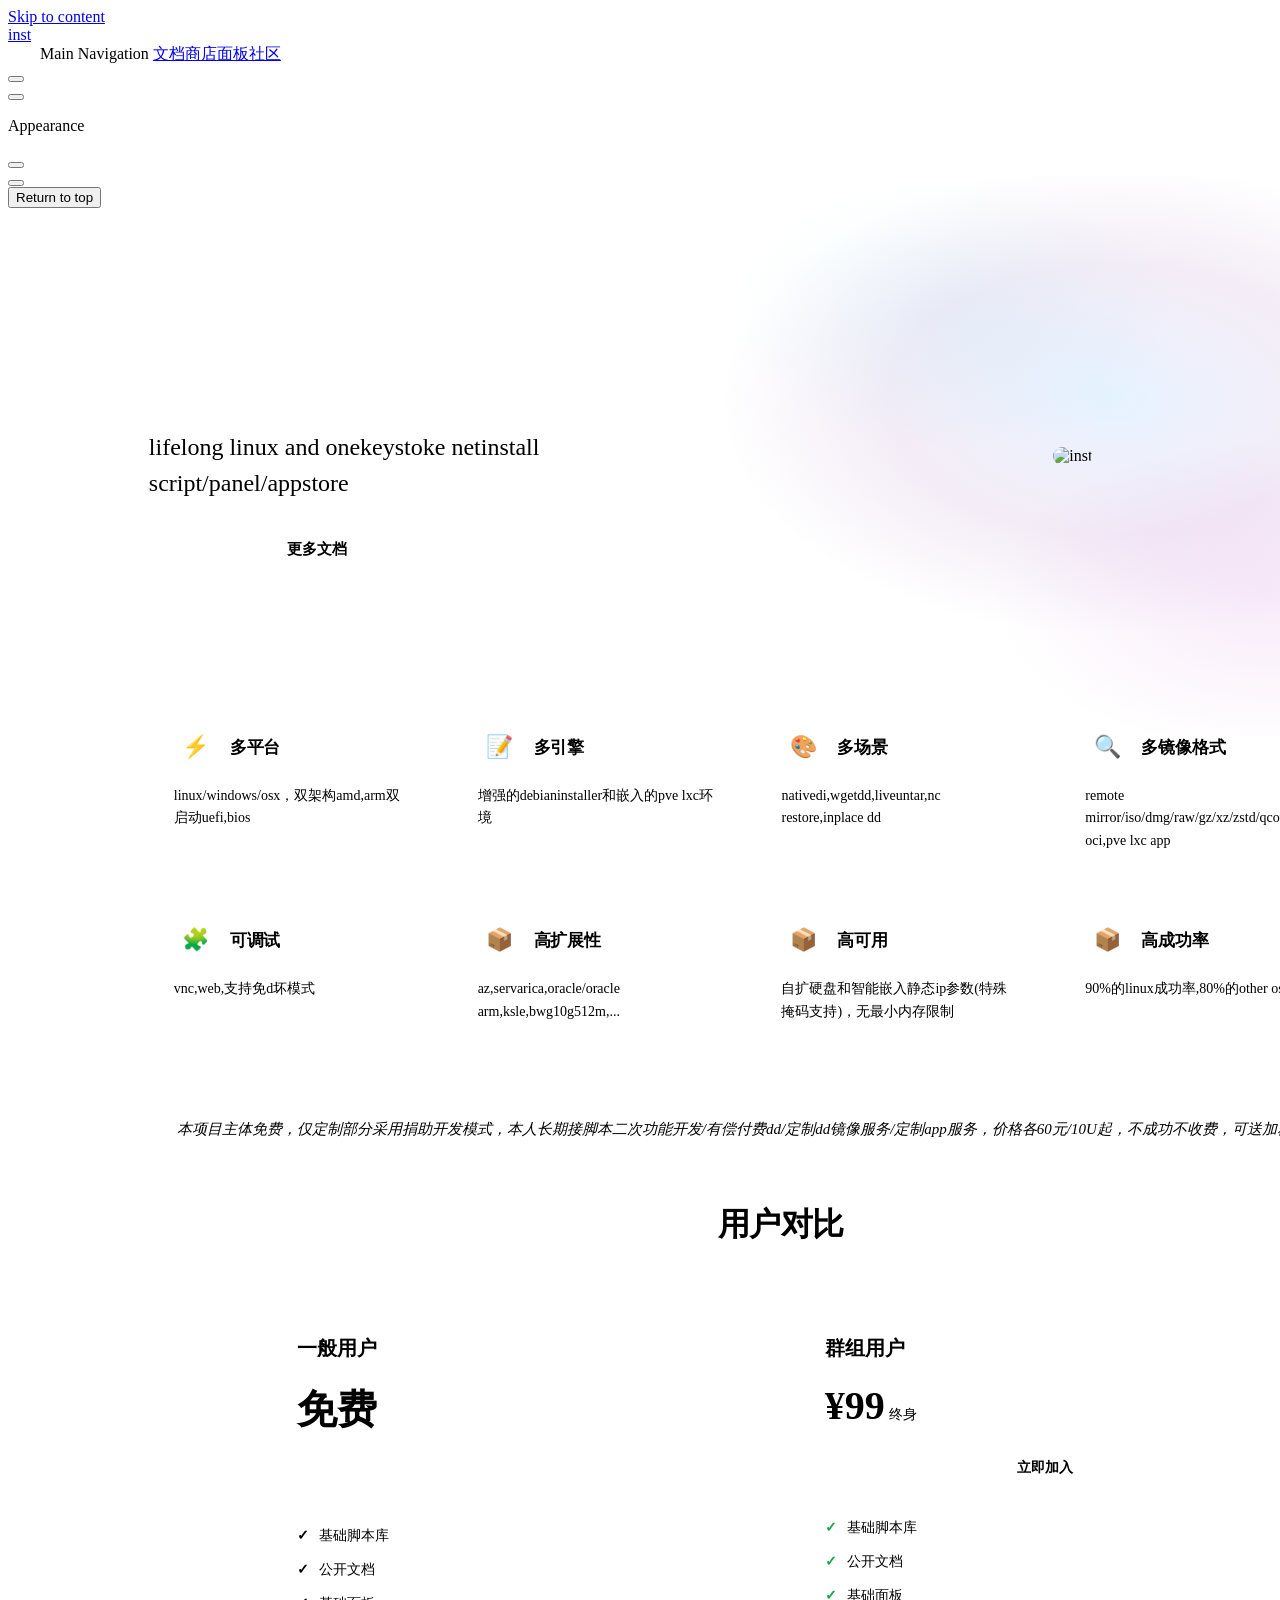
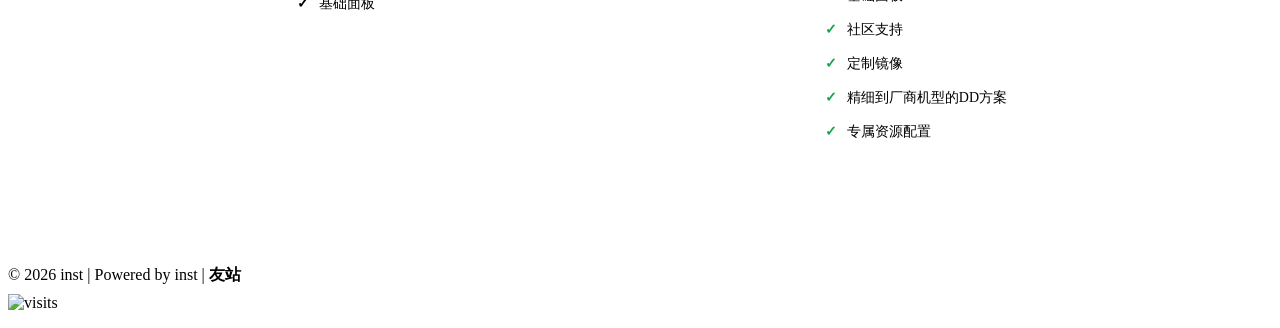
==== commit fac8c68b: "githubactions-updated" ====
--- a/_build/www/frontend/index.html
+++ b/_build/www/frontend/index.html
@@ -9,9 +9,9 @@
     <link rel="preload stylesheet" href="/assets/style.D3Ntd-Zp.css" as="style">
     <link rel="preload stylesheet" href="/vp-icons.css" as="style">
     
-    <script type="module" src="/assets/app.Bn_MalBE.js"></script>
+    <script type="module" src="/assets/app.DIqIQgjH.js"></script>
     <link rel="preload" href="/assets/inter-roman-latin.Di8DUHzh.woff2" as="font" type="font/woff2" crossorigin="">
-    <link rel="modulepreload" href="/assets/chunks/theme.CjwUgM00.js">
+    <link rel="modulepreload" href="/assets/chunks/theme.CTxkzBd6.js">
     <link rel="modulepreload" href="/assets/chunks/framework.B1q8Oer0.js">
     <link rel="modulepreload" href="/assets/index.md.4N0C-gJ-.lean.js">
     <script src="https://www.minlearn.org/widget/supportly.js" data-channel-id="ch_04b307667f6c0225062b42347907191f" data-title="minlearn" async></script>
@@ -30,7 +30,7 @@
                 radial-gradient(ellipse 40% 35% at 35% 25%,
                   color-mix(in srgb, #67e8f9 10%, transparent) 0%,
                   transparent 70%);" data-v-d7b208c0></div><img src="https://raw.githubusercontent.com/minlearn/inst/master/_build/www/frontend/assets/instcf.png" alt="inst" style="position:relative;z-index:1;max-width:80%;max-height:110%;object-fit:contain;border-radius:10px;filter:drop-shadow(0 20px 40px color-mix(in srgb, var(--vp-c-brand) 25%, transparent))
-                     drop-shadow(0 8px 16px color-mix(in srgb, var(--vp-c-brand-2, #8e44ad) 20%, transparent));" data-v-d7b208c0></div></div></div></section><section style="padding:24px 0 48px;" data-v-d7b208c0><div style="display:grid;grid-template-columns:repeat(4, 1fr);gap:16px;" data-v-d7b208c0><!--[--><a class="sk-feature-card" href="#" style="display:block;padding:24px;background:var(--sk-surface-2);border:1px solid transparent;border-radius:16px;text-decoration:none;color:inherit;transition:background 200ms ease, transform 200ms ease, border-color 200ms ease;cursor:pointer;" data-v-d7b208c0><div style="display:flex;align-items:center;gap:12px;margin-bottom:16px;" data-v-d7b208c0><span style="width:44px;height:44px;flex:0 0 auto;display:flex;align-items:center;justify-content:center;border-radius:8px;background:linear-gradient(135deg, color-mix(in srgb, var(--vp-c-brand) 10%, transparent) 0%, color-mix(in srgb, var(--vp-c-brand-2, #8e44ad) 10%, transparent) 100%);font-size:22px;line-height:1;" data-v-d7b208c0>⚡</span><span style="font-size:17px;font-weight:600;color:var(--sk-text);letter-spacing:-0.01em;" data-v-d7b208c0>多平台</span></div><div style="font-size:14px;color:var(--sk-text-muted);line-height:1.6;font-weight:400;" data-v-d7b208c0>linux/windows/osx，双架构amd,arm双启动uefi,bios</div></a><a class="sk-feature-card" href="#" style="display:block;padding:24px;background:var(--sk-surface-2);border:1px solid transparent;border-radius:16px;text-decoration:none;color:inherit;transition:background 200ms ease, transform 200ms ease, border-color 200ms ease;cursor:pointer;" data-v-d7b208c0><div style="display:flex;align-items:center;gap:12px;margin-bottom:16px;" data-v-d7b208c0><span style="width:44px;height:44px;flex:0 0 auto;display:flex;align-items:center;justify-content:center;border-radius:8px;background:linear-gradient(135deg, color-mix(in srgb, var(--vp-c-brand) 10%, transparent) 0%, color-mix(in srgb, var(--vp-c-brand-2, #8e44ad) 10%, transparent) 100%);font-size:22px;line-height:1;" data-v-d7b208c0>📝</span><span style="font-size:17px;font-weight:600;color:var(--sk-text);letter-spacing:-0.01em;" data-v-d7b208c0>多引擎</span></div><div style="font-size:14px;color:var(--sk-text-muted);line-height:1.6;font-weight:400;" data-v-d7b208c0>增强的debianinstaller和嵌入的pve lxc环境</div></a><a class="sk-feature-card" href="#" style="display:block;padding:24px;background:var(--sk-surface-2);border:1px solid transparent;border-radius:16px;text-decoration:none;color:inherit;transition:background 200ms ease, transform 200ms ease, border-color 200ms ease;cursor:pointer;" data-v-d7b208c0><div style="display:flex;align-items:center;gap:12px;margin-bottom:16px;" data-v-d7b208c0><span style="width:44px;height:44px;flex:0 0 auto;display:flex;align-items:center;justify-content:center;border-radius:8px;background:linear-gradient(135deg, color-mix(in srgb, var(--vp-c-brand) 10%, transparent) 0%, color-mix(in srgb, var(--vp-c-brand-2, #8e44ad) 10%, transparent) 100%);font-size:22px;line-height:1;" data-v-d7b208c0>🎨</span><span style="font-size:17px;font-weight:600;color:var(--sk-text);letter-spacing:-0.01em;" data-v-d7b208c0>多功能</span></div><div style="font-size:14px;color:var(--sk-text-muted);line-height:1.6;font-weight:400;" data-v-d7b208c0>nativedi,wgetdd,liveuntar,nc restore,inplace dd</div></a><a class="sk-feature-card" href="#" style="display:block;padding:24px;background:var(--sk-surface-2);border:1px solid transparent;border-radius:16px;text-decoration:none;color:inherit;transition:background 200ms ease, transform 200ms ease, border-color 200ms ease;cursor:pointer;" data-v-d7b208c0><div style="display:flex;align-items:center;gap:12px;margin-bottom:16px;" data-v-d7b208c0><span style="width:44px;height:44px;flex:0 0 auto;display:flex;align-items:center;justify-content:center;border-radius:8px;background:linear-gradient(135deg, color-mix(in srgb, var(--vp-c-brand) 10%, transparent) 0%, color-mix(in srgb, var(--vp-c-brand-2, #8e44ad) 10%, transparent) 100%);font-size:22px;line-height:1;" data-v-d7b208c0>🔍</span><span style="font-size:17px;font-weight:600;color:var(--sk-text);letter-spacing:-0.01em;" data-v-d7b208c0>多镜像格式</span></div><div style="font-size:14px;color:var(--sk-text-muted);line-height:1.6;font-weight:400;" data-v-d7b208c0>remote mirror/iso/dmg/raw/gz/xz/zstd/qcow2,localfile,docker oci,pve lxc app</div></a><a class="sk-feature-card" href="#" style="display:block;padding:24px;background:var(--sk-surface-2);border:1px solid transparent;border-radius:16px;text-decoration:none;color:inherit;transition:background 200ms ease, transform 200ms ease, border-color 200ms ease;cursor:pointer;" data-v-d7b208c0><div style="display:flex;align-items:center;gap:12px;margin-bottom:16px;" data-v-d7b208c0><span style="width:44px;height:44px;flex:0 0 auto;display:flex;align-items:center;justify-content:center;border-radius:8px;background:linear-gradient(135deg, color-mix(in srgb, var(--vp-c-brand) 10%, transparent) 0%, color-mix(in srgb, var(--vp-c-brand-2, #8e44ad) 10%, transparent) 100%);font-size:22px;line-height:1;" data-v-d7b208c0>🧩</span><span style="font-size:17px;font-weight:600;color:var(--sk-text);letter-spacing:-0.01em;" data-v-d7b208c0>可调试</span></div><div style="font-size:14px;color:var(--sk-text-muted);line-height:1.6;font-weight:400;" data-v-d7b208c0>vnc,web,支持免d坏模式</div></a><a class="sk-feature-card" href="#" style="display:block;padding:24px;background:var(--sk-surface-2);border:1px solid transparent;border-radius:16px;text-decoration:none;color:inherit;transition:background 200ms ease, transform 200ms ease, border-color 200ms ease;cursor:pointer;" data-v-d7b208c0><div style="display:flex;align-items:center;gap:12px;margin-bottom:16px;" data-v-d7b208c0><span style="width:44px;height:44px;flex:0 0 auto;display:flex;align-items:center;justify-content:center;border-radius:8px;background:linear-gradient(135deg, color-mix(in srgb, var(--vp-c-brand) 10%, transparent) 0%, color-mix(in srgb, var(--vp-c-brand-2, #8e44ad) 10%, transparent) 100%);font-size:22px;line-height:1;" data-v-d7b208c0>📦</span><span style="font-size:17px;font-weight:600;color:var(--sk-text);letter-spacing:-0.01em;" data-v-d7b208c0>高扩展性</span></div><div style="font-size:14px;color:var(--sk-text-muted);line-height:1.6;font-weight:400;" data-v-d7b208c0>az,servarica,oracle/oracle arm,ksle,bwg10g512m,...</div></a><a class="sk-feature-card" href="#" style="display:block;padding:24px;background:var(--sk-surface-2);border:1px solid transparent;border-radius:16px;text-decoration:none;color:inherit;transition:background 200ms ease, transform 200ms ease, border-color 200ms ease;cursor:pointer;" data-v-d7b208c0><div style="display:flex;align-items:center;gap:12px;margin-bottom:16px;" data-v-d7b208c0><span style="width:44px;height:44px;flex:0 0 auto;display:flex;align-items:center;justify-content:center;border-radius:8px;background:linear-gradient(135deg, color-mix(in srgb, var(--vp-c-brand) 10%, transparent) 0%, color-mix(in srgb, var(--vp-c-brand-2, #8e44ad) 10%, transparent) 100%);font-size:22px;line-height:1;" data-v-d7b208c0>📦</span><span style="font-size:17px;font-weight:600;color:var(--sk-text);letter-spacing:-0.01em;" data-v-d7b208c0>高可用</span></div><div style="font-size:14px;color:var(--sk-text-muted);line-height:1.6;font-weight:400;" data-v-d7b208c0>自扩硬盘和智能嵌入静态ip参数(特殊掩码支持)，无最小内存限制</div></a><a class="sk-feature-card" href="#" style="display:block;padding:24px;background:var(--sk-surface-2);border:1px solid transparent;border-radius:16px;text-decoration:none;color:inherit;transition:background 200ms ease, transform 200ms ease, border-color 200ms ease;cursor:pointer;" data-v-d7b208c0><div style="display:flex;align-items:center;gap:12px;margin-bottom:16px;" data-v-d7b208c0><span style="width:44px;height:44px;flex:0 0 auto;display:flex;align-items:center;justify-content:center;border-radius:8px;background:linear-gradient(135deg, color-mix(in srgb, var(--vp-c-brand) 10%, transparent) 0%, color-mix(in srgb, var(--vp-c-brand-2, #8e44ad) 10%, transparent) 100%);font-size:22px;line-height:1;" data-v-d7b208c0>📦</span><span style="font-size:17px;font-weight:600;color:var(--sk-text);letter-spacing:-0.01em;" data-v-d7b208c0>高成功率</span></div><div style="font-size:14px;color:var(--sk-text-muted);line-height:1.6;font-weight:400;" data-v-d7b208c0>90%的linux成功率,80%的other os成功率</div></a><!--]--></div></section><blockquote style="margin:0 0 40px;padding:20px 28px;border-left:4px solid var(--vp-c-brand);background:var(--sk-surface-2);border-radius:0 8px 8px 0;font-size:15px;line-height:1.8;color:var(--sk-text-muted);font-style:italic;" data-v-d7b208c0>本项目主体免费，仅定制部分采用捐助开发模式，本人长期接脚本二次功能开发/有偿付费dd/定制dd镜像服务/定制app服务，价格各60元/10U起，不成功不收费，可送加群资格</blockquote><section style="padding:0 0 48px;" data-v-d7b208c0><h2 style="text-align:center;font-size:32px;font-weight:700;letter-spacing:-.02em;color:var(--sk-text);margin:0 0 56px;" data-v-d7b208c0>用户对比</h2><div style="display:flex;gap:24px;justify-content:center;flex-wrap:wrap;" data-v-d7b208c0><div style="flex:1;min-width:280px;max-width:440px;border:2px solid var(--vp-c-brand);border-radius:16px;padding:32px;background:var(--sk-surface-2);display:flex;flex-direction:column;position:relative;" data-v-d7b208c0><span style="position:absolute;top:-12px;left:50%;transform:translateX(-50%);background:var(--vp-c-brand);color:#fff;padding:4px 16px;border-radius:999px;font-size:12px;font-weight:600;" data-v-d7b208c0>推荐</span><div style="font-size:20px;font-weight:600;color:var(--sk-text);margin-bottom:20px;" data-v-d7b208c0>一般用户</div><div style="margin-bottom:20px;" data-v-d7b208c0><span style="font-size:40px;font-weight:700;color:var(--sk-text);" data-v-d7b208c0>免费</span><!----></div><a href="https://p.inst.sh" style="display:block;text-align:center;padding:10px 20px;border-radius:8px;font-size:14px;font-weight:600;text-decoration:none;margin-bottom:24px;background:var(--vp-c-brand);color:#fff;transition:filter .2s;" data-v-d7b208c0>开始使用</a><div style="flex:1;" data-v-d7b208c0><!--[--><div style="display:flex;align-items:center;gap:10px;padding:8px 0;font-size:14px;color:var(--sk-text);border-bottom:1px solid var(--sk-border);" data-v-d7b208c0><span style="color:var(--vp-c-brand);font-weight:700;" data-v-d7b208c0>✓</span><span data-v-d7b208c0>基础脚本库</span></div><div style="display:flex;align-items:center;gap:10px;padding:8px 0;font-size:14px;color:var(--sk-text);border-bottom:1px solid var(--sk-border);" data-v-d7b208c0><span style="color:var(--vp-c-brand);font-weight:700;" data-v-d7b208c0>✓</span><span data-v-d7b208c0>公开文档</span></div><div style="display:flex;align-items:center;gap:10px;padding:8px 0;font-size:14px;color:var(--sk-text);border-bottom:1px solid var(--sk-border);" data-v-d7b208c0><span style="color:var(--vp-c-brand);font-weight:700;" data-v-d7b208c0>✓</span><span data-v-d7b208c0>基础面板</span></div><!--]--></div></div><div style="flex:1;min-width:280px;max-width:440px;border:1px solid var(--sk-border);border-radius:16px;padding:32px;background:var(--sk-surface-2);display:flex;flex-direction:column;" data-v-d7b208c0><div style="font-size:20px;font-weight:600;color:var(--sk-text);margin-bottom:20px;" data-v-d7b208c0>群组用户</div><div style="margin-bottom:20px;" data-v-d7b208c0><span style="font-size:40px;font-weight:700;color:var(--sk-text);" data-v-d7b208c0>¥99</span><span style="font-size:14px;color:var(--sk-text-muted);margin-left:4px;" data-v-d7b208c0>终身</span></div><a href="javascript:void(0)" style="display:block;text-align:center;padding:10px 20px;border-radius:8px;font-size:14px;font-weight:600;text-decoration:none;margin-bottom:24px;border:1px solid var(--sk-border);color:var(--sk-text);background:var(--sk-page-bg);transition:background .2s;" data-v-d7b208c0>立即加入</a><div style="flex:1;" data-v-d7b208c0><!--[--><div style="display:flex;align-items:center;gap:10px;padding:8px 0;font-size:14px;color:var(--sk-text);border-bottom:1px solid var(--sk-border);" data-v-d7b208c0><span style="color:#16a34a;font-weight:700;" data-v-d7b208c0>✓</span><span data-v-d7b208c0>基础脚本库</span></div><div style="display:flex;align-items:center;gap:10px;padding:8px 0;font-size:14px;color:var(--sk-text);border-bottom:1px solid var(--sk-border);" data-v-d7b208c0><span style="color:#16a34a;font-weight:700;" data-v-d7b208c0>✓</span><span data-v-d7b208c0>公开文档</span></div><div style="display:flex;align-items:center;gap:10px;padding:8px 0;font-size:14px;color:var(--sk-text);border-bottom:1px solid var(--sk-border);" data-v-d7b208c0><span style="color:#16a34a;font-weight:700;" data-v-d7b208c0>✓</span><span data-v-d7b208c0>基础面板</span></div><div style="display:flex;align-items:center;gap:10px;padding:8px 0;font-size:14px;color:var(--sk-text);border-bottom:1px solid var(--sk-border);" data-v-d7b208c0><span style="color:#16a34a;font-weight:700;" data-v-d7b208c0>✓</span><span data-v-d7b208c0>社区支持</span></div><div style="display:flex;align-items:center;gap:10px;padding:8px 0;font-size:14px;color:var(--sk-text);border-bottom:1px solid var(--sk-border);" data-v-d7b208c0><span style="color:#16a34a;font-weight:700;" data-v-d7b208c0>✓</span><span data-v-d7b208c0>定制镜像</span></div><div style="display:flex;align-items:center;gap:10px;padding:8px 0;font-size:14px;color:var(--sk-text);border-bottom:1px solid var(--sk-border);" data-v-d7b208c0><span style="color:#16a34a;font-weight:700;" data-v-d7b208c0>✓</span><span data-v-d7b208c0>精细到厂商机型的DD方案</span></div><div style="display:flex;align-items:center;gap:10px;padding:8px 0;font-size:14px;color:var(--sk-text);border-bottom:1px solid var(--sk-border);" data-v-d7b208c0><span style="color:#16a34a;font-weight:700;" data-v-d7b208c0>✓</span><span data-v-d7b208c0>专属资源配置</span></div><!--]--></div></div></div></section></div></div></div><!--[--><!--]--></div></div><footer class="VPFooter" data-v-d8b57b2d data-v-566314d4><div class="container" data-v-566314d4><!----><p class="copyright" data-v-566314d4>© 2026 inst | Powered by inst | <a href="/friends" style="color:var(--vp-c-brand);text-decoration:none;font-weight:600;">友站</a><br/><img src="https://h.minlearn.org/keyword2.svg?action=hit&count_bg=%233DC8C0&title_bg=%23555555&title=Visits&edge_flat=false" style="display:block;margin:8px auto;" alt="visits" /></p></div></footer><!--[--><!--]--></div></div>
+                     drop-shadow(0 8px 16px color-mix(in srgb, var(--vp-c-brand-2, #8e44ad) 20%, transparent));" data-v-d7b208c0></div></div></div></section><section style="padding:24px 0 48px;" data-v-d7b208c0><div style="display:grid;grid-template-columns:repeat(4, 1fr);gap:16px;" data-v-d7b208c0><!--[--><a class="sk-feature-card" href="#" style="display:block;padding:24px;background:var(--sk-surface-2);border:1px solid transparent;border-radius:16px;text-decoration:none;color:inherit;transition:background 200ms ease, transform 200ms ease, border-color 200ms ease;cursor:pointer;" data-v-d7b208c0><div style="display:flex;align-items:center;gap:12px;margin-bottom:16px;" data-v-d7b208c0><span style="width:44px;height:44px;flex:0 0 auto;display:flex;align-items:center;justify-content:center;border-radius:8px;background:linear-gradient(135deg, color-mix(in srgb, var(--vp-c-brand) 10%, transparent) 0%, color-mix(in srgb, var(--vp-c-brand-2, #8e44ad) 10%, transparent) 100%);font-size:22px;line-height:1;" data-v-d7b208c0>⚡</span><span style="font-size:17px;font-weight:600;color:var(--sk-text);letter-spacing:-0.01em;" data-v-d7b208c0>多平台</span></div><div style="font-size:14px;color:var(--sk-text-muted);line-height:1.6;font-weight:400;" data-v-d7b208c0>linux/windows/osx，双架构amd,arm双启动uefi,bios</div></a><a class="sk-feature-card" href="#" style="display:block;padding:24px;background:var(--sk-surface-2);border:1px solid transparent;border-radius:16px;text-decoration:none;color:inherit;transition:background 200ms ease, transform 200ms ease, border-color 200ms ease;cursor:pointer;" data-v-d7b208c0><div style="display:flex;align-items:center;gap:12px;margin-bottom:16px;" data-v-d7b208c0><span style="width:44px;height:44px;flex:0 0 auto;display:flex;align-items:center;justify-content:center;border-radius:8px;background:linear-gradient(135deg, color-mix(in srgb, var(--vp-c-brand) 10%, transparent) 0%, color-mix(in srgb, var(--vp-c-brand-2, #8e44ad) 10%, transparent) 100%);font-size:22px;line-height:1;" data-v-d7b208c0>📝</span><span style="font-size:17px;font-weight:600;color:var(--sk-text);letter-spacing:-0.01em;" data-v-d7b208c0>多引擎</span></div><div style="font-size:14px;color:var(--sk-text-muted);line-height:1.6;font-weight:400;" data-v-d7b208c0>增强的debianinstaller和嵌入的pve lxc环境</div></a><a class="sk-feature-card" href="#" style="display:block;padding:24px;background:var(--sk-surface-2);border:1px solid transparent;border-radius:16px;text-decoration:none;color:inherit;transition:background 200ms ease, transform 200ms ease, border-color 200ms ease;cursor:pointer;" data-v-d7b208c0><div style="display:flex;align-items:center;gap:12px;margin-bottom:16px;" data-v-d7b208c0><span style="width:44px;height:44px;flex:0 0 auto;display:flex;align-items:center;justify-content:center;border-radius:8px;background:linear-gradient(135deg, color-mix(in srgb, var(--vp-c-brand) 10%, transparent) 0%, color-mix(in srgb, var(--vp-c-brand-2, #8e44ad) 10%, transparent) 100%);font-size:22px;line-height:1;" data-v-d7b208c0>🎨</span><span style="font-size:17px;font-weight:600;color:var(--sk-text);letter-spacing:-0.01em;" data-v-d7b208c0>多场景</span></div><div style="font-size:14px;color:var(--sk-text-muted);line-height:1.6;font-weight:400;" data-v-d7b208c0>nativedi,wgetdd,liveuntar,nc restore,inplace dd</div></a><a class="sk-feature-card" href="#" style="display:block;padding:24px;background:var(--sk-surface-2);border:1px solid transparent;border-radius:16px;text-decoration:none;color:inherit;transition:background 200ms ease, transform 200ms ease, border-color 200ms ease;cursor:pointer;" data-v-d7b208c0><div style="display:flex;align-items:center;gap:12px;margin-bottom:16px;" data-v-d7b208c0><span style="width:44px;height:44px;flex:0 0 auto;display:flex;align-items:center;justify-content:center;border-radius:8px;background:linear-gradient(135deg, color-mix(in srgb, var(--vp-c-brand) 10%, transparent) 0%, color-mix(in srgb, var(--vp-c-brand-2, #8e44ad) 10%, transparent) 100%);font-size:22px;line-height:1;" data-v-d7b208c0>🔍</span><span style="font-size:17px;font-weight:600;color:var(--sk-text);letter-spacing:-0.01em;" data-v-d7b208c0>多镜像格式</span></div><div style="font-size:14px;color:var(--sk-text-muted);line-height:1.6;font-weight:400;" data-v-d7b208c0>remote mirror/iso/dmg/raw/gz/xz/zstd/qcow2,localfile,docker oci,pve lxc app</div></a><a class="sk-feature-card" href="#" style="display:block;padding:24px;background:var(--sk-surface-2);border:1px solid transparent;border-radius:16px;text-decoration:none;color:inherit;transition:background 200ms ease, transform 200ms ease, border-color 200ms ease;cursor:pointer;" data-v-d7b208c0><div style="display:flex;align-items:center;gap:12px;margin-bottom:16px;" data-v-d7b208c0><span style="width:44px;height:44px;flex:0 0 auto;display:flex;align-items:center;justify-content:center;border-radius:8px;background:linear-gradient(135deg, color-mix(in srgb, var(--vp-c-brand) 10%, transparent) 0%, color-mix(in srgb, var(--vp-c-brand-2, #8e44ad) 10%, transparent) 100%);font-size:22px;line-height:1;" data-v-d7b208c0>🧩</span><span style="font-size:17px;font-weight:600;color:var(--sk-text);letter-spacing:-0.01em;" data-v-d7b208c0>可调试</span></div><div style="font-size:14px;color:var(--sk-text-muted);line-height:1.6;font-weight:400;" data-v-d7b208c0>vnc,web,支持免d坏模式</div></a><a class="sk-feature-card" href="#" style="display:block;padding:24px;background:var(--sk-surface-2);border:1px solid transparent;border-radius:16px;text-decoration:none;color:inherit;transition:background 200ms ease, transform 200ms ease, border-color 200ms ease;cursor:pointer;" data-v-d7b208c0><div style="display:flex;align-items:center;gap:12px;margin-bottom:16px;" data-v-d7b208c0><span style="width:44px;height:44px;flex:0 0 auto;display:flex;align-items:center;justify-content:center;border-radius:8px;background:linear-gradient(135deg, color-mix(in srgb, var(--vp-c-brand) 10%, transparent) 0%, color-mix(in srgb, var(--vp-c-brand-2, #8e44ad) 10%, transparent) 100%);font-size:22px;line-height:1;" data-v-d7b208c0>📦</span><span style="font-size:17px;font-weight:600;color:var(--sk-text);letter-spacing:-0.01em;" data-v-d7b208c0>高扩展性</span></div><div style="font-size:14px;color:var(--sk-text-muted);line-height:1.6;font-weight:400;" data-v-d7b208c0>az,servarica,oracle/oracle arm,ksle,bwg10g512m,...</div></a><a class="sk-feature-card" href="#" style="display:block;padding:24px;background:var(--sk-surface-2);border:1px solid transparent;border-radius:16px;text-decoration:none;color:inherit;transition:background 200ms ease, transform 200ms ease, border-color 200ms ease;cursor:pointer;" data-v-d7b208c0><div style="display:flex;align-items:center;gap:12px;margin-bottom:16px;" data-v-d7b208c0><span style="width:44px;height:44px;flex:0 0 auto;display:flex;align-items:center;justify-content:center;border-radius:8px;background:linear-gradient(135deg, color-mix(in srgb, var(--vp-c-brand) 10%, transparent) 0%, color-mix(in srgb, var(--vp-c-brand-2, #8e44ad) 10%, transparent) 100%);font-size:22px;line-height:1;" data-v-d7b208c0>📦</span><span style="font-size:17px;font-weight:600;color:var(--sk-text);letter-spacing:-0.01em;" data-v-d7b208c0>高可用</span></div><div style="font-size:14px;color:var(--sk-text-muted);line-height:1.6;font-weight:400;" data-v-d7b208c0>自扩硬盘和智能嵌入静态ip参数(特殊掩码支持)，无最小内存限制</div></a><a class="sk-feature-card" href="#" style="display:block;padding:24px;background:var(--sk-surface-2);border:1px solid transparent;border-radius:16px;text-decoration:none;color:inherit;transition:background 200ms ease, transform 200ms ease, border-color 200ms ease;cursor:pointer;" data-v-d7b208c0><div style="display:flex;align-items:center;gap:12px;margin-bottom:16px;" data-v-d7b208c0><span style="width:44px;height:44px;flex:0 0 auto;display:flex;align-items:center;justify-content:center;border-radius:8px;background:linear-gradient(135deg, color-mix(in srgb, var(--vp-c-brand) 10%, transparent) 0%, color-mix(in srgb, var(--vp-c-brand-2, #8e44ad) 10%, transparent) 100%);font-size:22px;line-height:1;" data-v-d7b208c0>📦</span><span style="font-size:17px;font-weight:600;color:var(--sk-text);letter-spacing:-0.01em;" data-v-d7b208c0>高成功率</span></div><div style="font-size:14px;color:var(--sk-text-muted);line-height:1.6;font-weight:400;" data-v-d7b208c0>90%的linux成功率,80%的other os成功率</div></a><!--]--></div></section><blockquote style="margin:0 0 40px;padding:20px 28px;border-left:4px solid var(--vp-c-brand);background:var(--sk-surface-2);border-radius:0 8px 8px 0;font-size:15px;line-height:1.8;color:var(--sk-text-muted);font-style:italic;" data-v-d7b208c0>本项目主体免费，仅定制部分采用捐助开发模式，本人长期接脚本二次功能开发/有偿付费dd/定制dd镜像服务/定制app服务，价格各60元/10U起，不成功不收费，可送加群资格</blockquote><section style="padding:0 0 48px;" data-v-d7b208c0><h2 style="text-align:center;font-size:32px;font-weight:700;letter-spacing:-.02em;color:var(--sk-text);margin:0 0 56px;" data-v-d7b208c0>用户对比</h2><div style="display:flex;gap:24px;justify-content:center;flex-wrap:wrap;" data-v-d7b208c0><div style="flex:1;min-width:280px;max-width:440px;border:2px solid var(--vp-c-brand);border-radius:16px;padding:32px;background:var(--sk-surface-2);display:flex;flex-direction:column;position:relative;" data-v-d7b208c0><span style="position:absolute;top:-12px;left:50%;transform:translateX(-50%);background:var(--vp-c-brand);color:#fff;padding:4px 16px;border-radius:999px;font-size:12px;font-weight:600;" data-v-d7b208c0>推荐</span><div style="font-size:20px;font-weight:600;color:var(--sk-text);margin-bottom:20px;" data-v-d7b208c0>一般用户</div><div style="margin-bottom:20px;" data-v-d7b208c0><span style="font-size:40px;font-weight:700;color:var(--sk-text);" data-v-d7b208c0>免费</span><!----></div><a href="https://p.inst.sh" style="display:block;text-align:center;padding:10px 20px;border-radius:8px;font-size:14px;font-weight:600;text-decoration:none;margin-bottom:24px;background:var(--vp-c-brand);color:#fff;transition:filter .2s;" data-v-d7b208c0>开始使用</a><div style="flex:1;" data-v-d7b208c0><!--[--><div style="display:flex;align-items:center;gap:10px;padding:8px 0;font-size:14px;color:var(--sk-text);border-bottom:1px solid var(--sk-border);" data-v-d7b208c0><span style="color:var(--vp-c-brand);font-weight:700;" data-v-d7b208c0>✓</span><span data-v-d7b208c0>基础脚本库</span></div><div style="display:flex;align-items:center;gap:10px;padding:8px 0;font-size:14px;color:var(--sk-text);border-bottom:1px solid var(--sk-border);" data-v-d7b208c0><span style="color:var(--vp-c-brand);font-weight:700;" data-v-d7b208c0>✓</span><span data-v-d7b208c0>公开文档</span></div><div style="display:flex;align-items:center;gap:10px;padding:8px 0;font-size:14px;color:var(--sk-text);border-bottom:1px solid var(--sk-border);" data-v-d7b208c0><span style="color:var(--vp-c-brand);font-weight:700;" data-v-d7b208c0>✓</span><span data-v-d7b208c0>基础面板</span></div><!--]--></div></div><div style="flex:1;min-width:280px;max-width:440px;border:1px solid var(--sk-border);border-radius:16px;padding:32px;background:var(--sk-surface-2);display:flex;flex-direction:column;" data-v-d7b208c0><div style="font-size:20px;font-weight:600;color:var(--sk-text);margin-bottom:20px;" data-v-d7b208c0>群组用户</div><div style="margin-bottom:20px;" data-v-d7b208c0><span style="font-size:40px;font-weight:700;color:var(--sk-text);" data-v-d7b208c0>¥99</span><span style="font-size:14px;color:var(--sk-text-muted);margin-left:4px;" data-v-d7b208c0>终身</span></div><a href="javascript:void(0)" style="display:block;text-align:center;padding:10px 20px;border-radius:8px;font-size:14px;font-weight:600;text-decoration:none;margin-bottom:24px;border:1px solid var(--sk-border);color:var(--sk-text);background:var(--sk-page-bg);transition:background .2s;" data-v-d7b208c0>立即加入</a><div style="flex:1;" data-v-d7b208c0><!--[--><div style="display:flex;align-items:center;gap:10px;padding:8px 0;font-size:14px;color:var(--sk-text);border-bottom:1px solid var(--sk-border);" data-v-d7b208c0><span style="color:#16a34a;font-weight:700;" data-v-d7b208c0>✓</span><span data-v-d7b208c0>基础脚本库</span></div><div style="display:flex;align-items:center;gap:10px;padding:8px 0;font-size:14px;color:var(--sk-text);border-bottom:1px solid var(--sk-border);" data-v-d7b208c0><span style="color:#16a34a;font-weight:700;" data-v-d7b208c0>✓</span><span data-v-d7b208c0>公开文档</span></div><div style="display:flex;align-items:center;gap:10px;padding:8px 0;font-size:14px;color:var(--sk-text);border-bottom:1px solid var(--sk-border);" data-v-d7b208c0><span style="color:#16a34a;font-weight:700;" data-v-d7b208c0>✓</span><span data-v-d7b208c0>基础面板</span></div><div style="display:flex;align-items:center;gap:10px;padding:8px 0;font-size:14px;color:var(--sk-text);border-bottom:1px solid var(--sk-border);" data-v-d7b208c0><span style="color:#16a34a;font-weight:700;" data-v-d7b208c0>✓</span><span data-v-d7b208c0>社区支持</span></div><div style="display:flex;align-items:center;gap:10px;padding:8px 0;font-size:14px;color:var(--sk-text);border-bottom:1px solid var(--sk-border);" data-v-d7b208c0><span style="color:#16a34a;font-weight:700;" data-v-d7b208c0>✓</span><span data-v-d7b208c0>定制镜像</span></div><div style="display:flex;align-items:center;gap:10px;padding:8px 0;font-size:14px;color:var(--sk-text);border-bottom:1px solid var(--sk-border);" data-v-d7b208c0><span style="color:#16a34a;font-weight:700;" data-v-d7b208c0>✓</span><span data-v-d7b208c0>精细到厂商机型的DD方案</span></div><div style="display:flex;align-items:center;gap:10px;padding:8px 0;font-size:14px;color:var(--sk-text);border-bottom:1px solid var(--sk-border);" data-v-d7b208c0><span style="color:#16a34a;font-weight:700;" data-v-d7b208c0>✓</span><span data-v-d7b208c0>专属资源配置</span></div><!--]--></div></div></div></section></div></div></div><!--[--><!--]--></div></div><footer class="VPFooter" data-v-d8b57b2d data-v-566314d4><div class="container" data-v-566314d4><!----><p class="copyright" data-v-566314d4>© 2026 inst | Powered by inst | <a href="/friends" style="color:var(--vp-c-brand);text-decoration:none;font-weight:600;">友站</a><br/><img src="https://h.minlearn.org/keyword2.svg?action=hit&count_bg=%233DC8C0&title_bg=%23555555&title=Visits&edge_flat=false" style="display:block;margin:8px auto;" alt="visits" /></p></div></footer><!--[--><!--]--></div></div>
     <script>window.__VP_HASH_MAP__=JSON.parse("{\"apps.md\":\"BDYe2i4v\",\"docs.md\":\"DcQZL2Eu\",\"friends.md\":\"DIoBk-5Q\",\"index.md\":\"4N0C-gJ-\"}");window.__VP_SITE_DATA__=JSON.parse("{\"lang\":\"en-US\",\"dir\":\"ltr\",\"title\":\"inst\",\"description\":\"lifelong linux and onekeystoke netinstall script/panel/appstore\",\"base\":\"/\",\"head\":[],\"router\":{\"prefetchLinks\":true},\"appearance\":true,\"themeConfig\":{\"sidebar\":false,\"outline\":false,\"prev\":false,\"next\":false,\"backToTop\":true,\"nav\":[{\"text\":\"文档\",\"link\":\"/docs/\"},{\"text\":\"商店\",\"link\":\"/apps/\"},{\"text\":\"面板\",\"link\":\"https://www.inst.sh/panel\",\"target\":\"_self\",\"noIcon\":true},{\"text\":\"社区\",\"link\":\"https://www.minlearn.org\"}],\"socialLinks\":[{\"icon\":\"github\",\"link\":\"https://github.com/minlearn/inst\"}],\"footer\":{\"copyright\":\"© 2026 inst | Powered by inst | <a href=\\\"/friends\\\" style=\\\"color:var(--vp-c-brand);text-decoration:none;font-weight:600;\\\">友站</a><br/><img src=\\\"https://h.minlearn.org/keyword2.svg?action=hit&count_bg=%233DC8C0&title_bg=%23555555&title=Visits&edge_flat=false\\\" style=\\\"display:block;margin:8px auto;\\\" alt=\\\"visits\\\" />\"}},\"locales\":{},\"scrollOffset\":134,\"cleanUrls\":false}");</script>
     
   </body>
